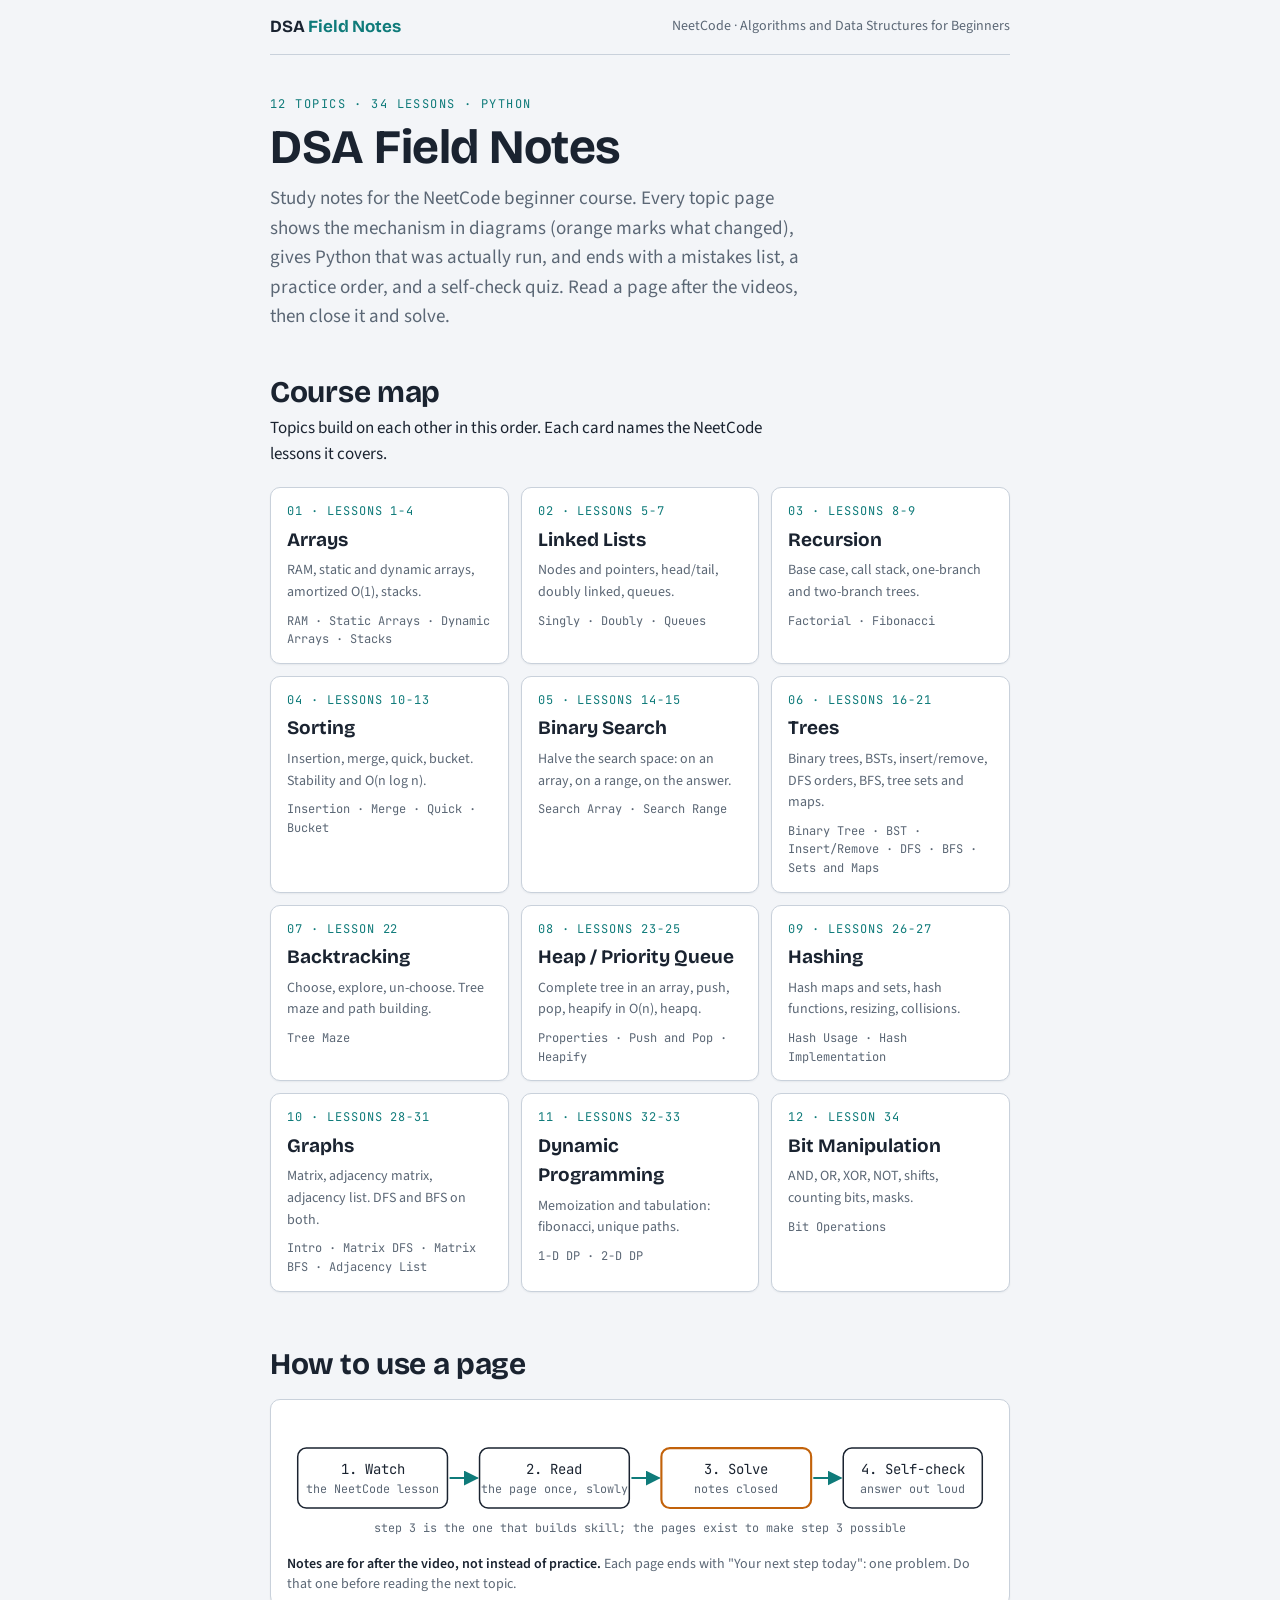
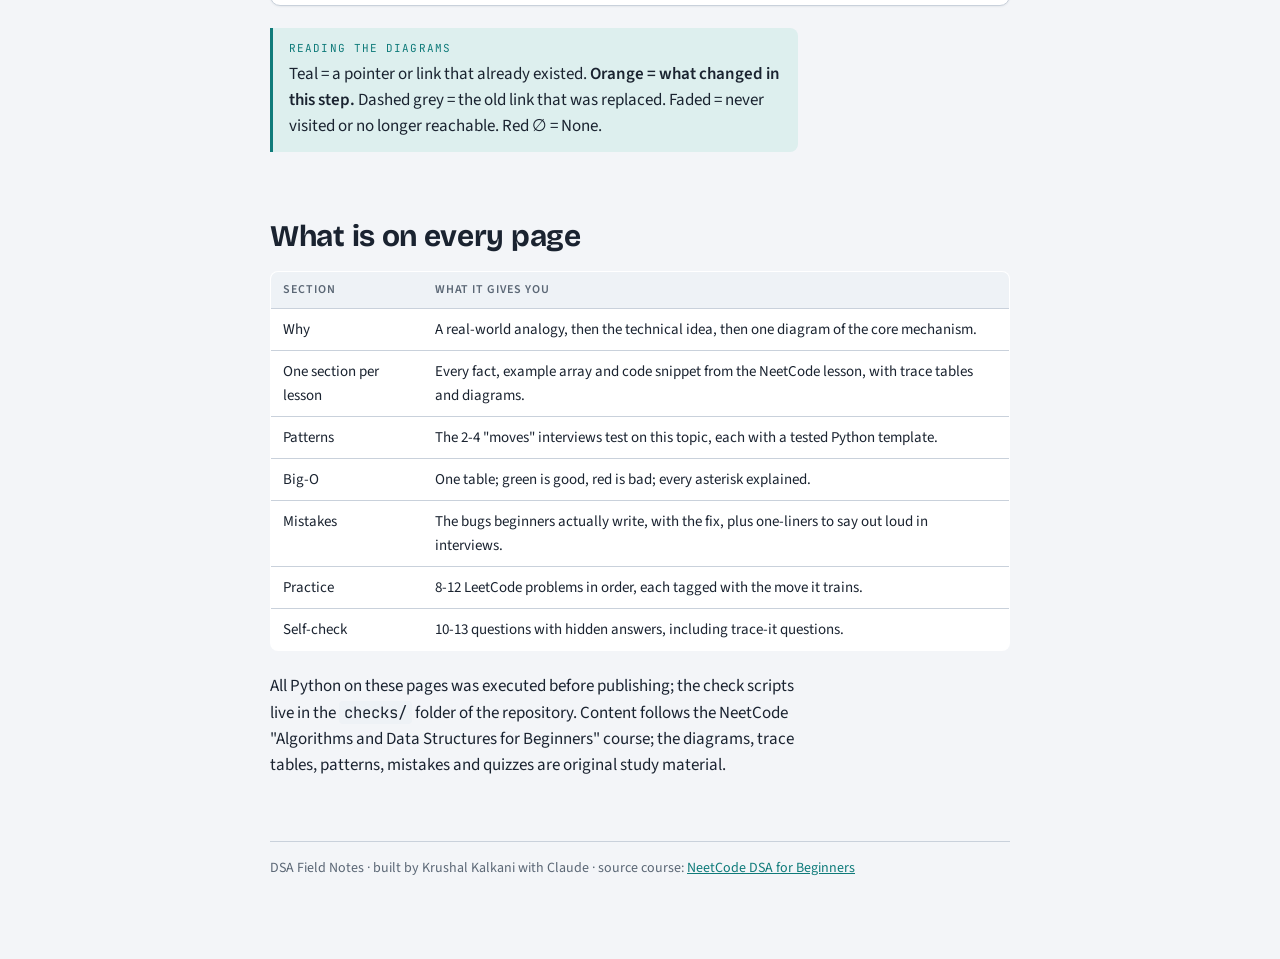
==== index.html @ 9038c8f5 "Initial commit: DSA field notes for the NeetCode beginner course. Co-authored-by: Cursor <cursoragen" ====
<!doctype html>
<html lang="en">
<head>
<meta charset="utf-8">
<meta name="viewport" content="width=device-width, initial-scale=1">
<title>DSA Field Notes</title>
<meta name="description" content="Visual study notes for the NeetCode DSA for Beginners course: 12 topics, 34 lessons, pointer-level diagrams, tested Python, Big-O tables, mistakes, practice lists and self-check quizzes.">
<link rel="stylesheet" href="https://fonts.googleapis.com/css2?family=Bricolage+Grotesque:opsz,wght@12..96,500;12..96,700&family=Source+Sans+3:ital,wght@0,400;0,600;1,400&family=JetBrains+Mono:wght@400;600&display=swap">
<link rel="stylesheet" href="assets/style.css">
</head>
<body>

<svg width="0" height="0" style="position:absolute" aria-hidden="true">
  <defs>
    <marker id="arr" viewBox="0 0 10 10" refX="9" refY="5" markerWidth="7" markerHeight="7" orient="auto-start-reverse"><path d="M0,0 L10,5 L0,10 z" class="arr"/></marker>
    <marker id="arrNew" viewBox="0 0 10 10" refX="9" refY="5" markerWidth="7" markerHeight="7" orient="auto-start-reverse"><path d="M0,0 L10,5 L0,10 z" class="arrNew"/></marker>
  </defs>
</svg>

<div class="wrap">

<header class="site-head">
  <a class="brand" href="index.html">DSA <span>Field Notes</span></a>
  <div class="crumbs"><span>NeetCode · Algorithms and Data Structures for Beginners</span></div>
</header>

<header class="top">
  <div class="eyebrow">12 topics · 34 lessons · Python</div>
  <h1>DSA Field Notes</h1>
  <p class="lede">Study notes for the NeetCode beginner course. Every topic page shows the mechanism in diagrams (orange marks what changed), gives Python that was actually run, and ends with a mistakes list, a practice order, and a self-check quiz. Read a page after the videos, then close it and solve.</p>
</header>

<section id="map" style="padding-top:24px">
  <h2>Course map</h2>
  <p>Topics build on each other in this order. Each card names the NeetCode lessons it covers.</p>

  <div class="topic-grid">
    <a class="topic-card" href="topics/01-arrays.html"><div class="n">01 · LESSONS 1-4</div><h3>Arrays</h3><p>RAM, static and dynamic arrays, amortized O(1), stacks.</p><div class="lessons">RAM · Static Arrays · Dynamic Arrays · Stacks</div></a>
    <a class="topic-card" href="topics/02-linked-lists.html"><div class="n">02 · LESSONS 5-7</div><h3>Linked Lists</h3><p>Nodes and pointers, head/tail, doubly linked, queues.</p><div class="lessons">Singly · Doubly · Queues</div></a>
    <a class="topic-card" href="topics/03-recursion.html"><div class="n">03 · LESSONS 8-9</div><h3>Recursion</h3><p>Base case, call stack, one-branch and two-branch trees.</p><div class="lessons">Factorial · Fibonacci</div></a>
    <a class="topic-card" href="topics/04-sorting.html"><div class="n">04 · LESSONS 10-13</div><h3>Sorting</h3><p>Insertion, merge, quick, bucket. Stability and O(n log n).</p><div class="lessons">Insertion · Merge · Quick · Bucket</div></a>
    <a class="topic-card" href="topics/05-binary-search.html"><div class="n">05 · LESSONS 14-15</div><h3>Binary Search</h3><p>Halve the search space: on an array, on a range, on the answer.</p><div class="lessons">Search Array · Search Range</div></a>
    <a class="topic-card" href="topics/06-trees.html"><div class="n">06 · LESSONS 16-21</div><h3>Trees</h3><p>Binary trees, BSTs, insert/remove, DFS orders, BFS, tree sets and maps.</p><div class="lessons">Binary Tree · BST · Insert/Remove · DFS · BFS · Sets and Maps</div></a>
    <a class="topic-card" href="topics/07-backtracking.html"><div class="n">07 · LESSON 22</div><h3>Backtracking</h3><p>Choose, explore, un-choose. Tree maze and path building.</p><div class="lessons">Tree Maze</div></a>
    <a class="topic-card" href="topics/08-heaps.html"><div class="n">08 · LESSONS 23-25</div><h3>Heap / Priority Queue</h3><p>Complete tree in an array, push, pop, heapify in O(n), heapq.</p><div class="lessons">Properties · Push and Pop · Heapify</div></a>
    <a class="topic-card" href="topics/09-hashing.html"><div class="n">09 · LESSONS 26-27</div><h3>Hashing</h3><p>Hash maps and sets, hash functions, resizing, collisions.</p><div class="lessons">Hash Usage · Hash Implementation</div></a>
    <a class="topic-card" href="topics/10-graphs.html"><div class="n">10 · LESSONS 28-31</div><h3>Graphs</h3><p>Matrix, adjacency matrix, adjacency list. DFS and BFS on both.</p><div class="lessons">Intro · Matrix DFS · Matrix BFS · Adjacency List</div></a>
    <a class="topic-card" href="topics/11-dynamic-programming.html"><div class="n">11 · LESSONS 32-33</div><h3>Dynamic Programming</h3><p>Memoization and tabulation: fibonacci, unique paths.</p><div class="lessons">1-D DP · 2-D DP</div></a>
    <a class="topic-card" href="topics/12-bit-manipulation.html"><div class="n">12 · LESSON 34</div><h3>Bit Manipulation</h3><p>AND, OR, XOR, NOT, shifts, counting bits, masks.</p><div class="lessons">Bit Operations</div></a>
  </div>
</section>

<section id="how">
  <h2>How to use a page</h2>
  <figure>
    <svg viewBox="0 0 660 120" role="img" aria-label="Four steps in a row: watch the NeetCode lesson, read the topic page once, close it and solve the practice list, then take the self-check quiz.">
      <rect x="10" y="30" width="140" height="56" rx="8" class="nd"/><text x="80" y="54" class="t" text-anchor="middle">1. Watch</text><text x="80" y="72" class="t small" text-anchor="middle">the NeetCode lesson</text>
      <path d="M152,58 L178,58" class="ptr" marker-end="url(#arr)"/>
      <rect x="180" y="30" width="140" height="56" rx="8" class="nd"/><text x="250" y="54" class="t" text-anchor="middle">2. Read</text><text x="250" y="72" class="t small" text-anchor="middle">the page once, slowly</text>
      <path d="M322,58 L348,58" class="ptr" marker-end="url(#arr)"/>
      <rect x="350" y="30" width="140" height="56" rx="8" class="nd newnd"/><text x="420" y="54" class="t" text-anchor="middle">3. Solve</text><text x="420" y="72" class="t small" text-anchor="middle">notes closed</text>
      <path d="M492,58 L518,58" class="ptr" marker-end="url(#arr)"/>
      <rect x="520" y="30" width="130" height="56" rx="8" class="nd"/><text x="585" y="54" class="t" text-anchor="middle">4. Self-check</text><text x="585" y="72" class="t small" text-anchor="middle">answer out loud</text>
      <text x="330" y="108" class="t small" text-anchor="middle">step 3 is the one that builds skill; the pages exist to make step 3 possible</text>
    </svg>
    <figcaption><b>Notes are for after the video, not instead of practice.</b> Each page ends with "Your next step today": one problem. Do that one before reading the next topic.</figcaption>
  </figure>

  <div class="callout keep">
    <span class="lab">Reading the diagrams</span>
    <p>Teal = a pointer or link that already existed. <strong>Orange = what changed in this step.</strong> Dashed grey = the old link that was replaced. Faded = never visited or no longer reachable. Red ∅ = None.</p>
  </div>
</section>

<section id="about">
  <h2>What is on every page</h2>
  <div class="tbl"><table>
    <thead><tr><th>Section</th><th>What it gives you</th></tr></thead>
    <tbody>
      <tr><td>Why</td><td>A real-world analogy, then the technical idea, then one diagram of the core mechanism.</td></tr>
      <tr><td>One section per lesson</td><td>Every fact, example array and code snippet from the NeetCode lesson, with trace tables and diagrams.</td></tr>
      <tr><td>Patterns</td><td>The 2-4 "moves" interviews test on this topic, each with a tested Python template.</td></tr>
      <tr><td>Big-O</td><td>One table; green is good, red is bad; every asterisk explained.</td></tr>
      <tr><td>Mistakes</td><td>The bugs beginners actually write, with the fix, plus one-liners to say out loud in interviews.</td></tr>
      <tr><td>Practice</td><td>8-12 LeetCode problems in order, each tagged with the move it trains.</td></tr>
      <tr><td>Self-check</td><td>10-13 questions with hidden answers, including trace-it questions.</td></tr>
    </tbody>
  </table></div>
  <p>All Python on these pages was executed before publishing; the check scripts live in the <code>checks/</code> folder of the repository. Content follows the NeetCode "Algorithms and Data Structures for Beginners" course; the diagrams, trace tables, patterns, mistakes and quizzes are original study material.</p>
</section>

<footer>
  DSA Field Notes · built by Krushal Kalkani with Claude · source course: <a href="https://neetcode.io/courses/dsa-for-beginners/0">NeetCode DSA for Beginners</a>
</footer>
</div>
</body>
</html>
---- assets/style.css ----
:root {
    --bg: #F3F5F8;
    --surface: #FFFFFF;
    --ink: #1A2330;
    --muted: #5B6775;
    --line: #C9D1DB;
    --ptr: #0F7B7A;
    --ptr-soft: #DDEFEE;
    --new: #C2620A;
    --new-soft: #FBEBD9;
    --null: #B8322B;
    --code-bg: #EEF2F6;
    --code-ink: #1A2330;
    --kw: #7A3E9D;
    --str: #0F7B7A;
    --cmt: #6B7785;
    --shadow: 0 1px 2px rgba(20, 30, 45, .06);
    color-scheme: light;
  }
  @media (prefers-color-scheme: dark) {
    :root:not([data-theme="light"]) {
      --bg: #121821;
      --surface: #1A2230;
      --ink: #E6EBF1;
      --muted: #96A3B2;
      --line: #35414F;
      --ptr: #4CC3BF;
      --ptr-soft: #163231;
      --new: #F0A050;
      --new-soft: #3A2A16;
      --null: #F27D75;
      --code-bg: #0E141C;
      --code-ink: #E6EBF1;
      --kw: #C79BE0;
      --str: #5FD3CF;
      --cmt: #8A97A6;
      --shadow: 0 1px 2px rgba(0,0,0,.4);
      color-scheme: dark;
    }
  }
  :root[data-theme="dark"] {
    --bg: #121821;
    --surface: #1A2230;
    --ink: #E6EBF1;
    --muted: #96A3B2;
    --line: #35414F;
    --ptr: #4CC3BF;
    --ptr-soft: #163231;
    --new: #F0A050;
    --new-soft: #3A2A16;
    --null: #F27D75;
    --code-bg: #0E141C;
    --code-ink: #E6EBF1;
    --kw: #C79BE0;
    --str: #5FD3CF;
    --cmt: #8A97A6;
    --shadow: 0 1px 2px rgba(0,0,0,.4);
    color-scheme: dark;
  }

  * { box-sizing: border-box; }
  body {
    margin: 0;
    background: var(--bg);
    color: var(--ink);
    font-family: "Source Sans 3", "Segoe UI", system-ui, sans-serif;
    font-size: 17px;
    line-height: 1.55;
  }
  .wrap { max-width: 780px; margin: 0 auto; padding: 0 20px; padding-block: 0 80px; }

  header.top { padding-block: 40px 20px; }
  .eyebrow { font-family: "JetBrains Mono", ui-monospace, monospace; font-size: 12px; letter-spacing: .12em; text-transform: uppercase; color: var(--ptr); }
  h1 { font-family: "Bricolage Grotesque", "Source Sans 3", sans-serif; font-weight: 700; font-size: clamp(34px, 6vw, 48px); line-height: 1.05; margin: 8px 0 12px; text-wrap: balance; letter-spacing: -.01em; }
  .lede { font-size: 19px; color: var(--muted); margin: 0; max-width: 60ch; }

  nav.sections { position: sticky; top: 0; z-index: 5; background: var(--bg); border-bottom: 1px solid var(--line); margin: 0 -20px; padding: 10px 20px; display: flex; gap: 6px; overflow-x: auto; scrollbar-width: none; }
  nav.sections::-webkit-scrollbar { display: none; }
  nav.sections a { flex: 0 0 auto; font-size: 14px; font-weight: 600; color: var(--muted); text-decoration: none; padding: 5px 11px; border-radius: 999px; border: 1px solid transparent; }
  nav.sections a:hover, nav.sections a:focus-visible { color: var(--ptr); border-color: var(--line); outline: none; }

  section { padding-block: 40px 8px; }
  h2 { font-family: "Bricolage Grotesque", "Source Sans 3", sans-serif; font-weight: 700; font-size: 30px; line-height: 1.1; margin: 0 0 6px; text-wrap: balance; letter-spacing: -.01em; }
  h2 .num { color: var(--ptr); margin-right: 8px; }
  h3 { font-family: "Bricolage Grotesque", "Source Sans 3", sans-serif; font-weight: 700; font-size: 21px; margin: 32px 0 8px; text-wrap: balance; }
  p { margin: 0 0 14px; max-width: 66ch; }
  ul, ol { margin: 0 0 14px; padding-left: 22px; max-width: 66ch; }
  li { margin-bottom: 5px; }
  strong { font-weight: 600; }
  dfn { font-style: normal; font-weight: 600; border-bottom: 2px solid var(--ptr-soft); }

  .analogy { display: grid; grid-template-columns: auto 1fr; gap: 14px; background: var(--surface); border: 1px solid var(--line); border-radius: 10px; padding: 16px 18px; margin: 14px 0 22px; box-shadow: var(--shadow); }
  .analogy .tag { font-family: "JetBrains Mono", monospace; font-size: 11px; letter-spacing: .1em; text-transform: uppercase; color: var(--ptr); padding-top: 4px; }
  .analogy p { margin: 0; }

  .callout { border-left: 3px solid var(--new); background: var(--new-soft); padding: 12px 16px; border-radius: 0 8px 8px 0; margin: 16px 0 20px; max-width: 66ch; }
  .callout.keep { border-left-color: var(--ptr); background: var(--ptr-soft); }
  .callout p { margin: 0; }
  .callout p + p { margin-top: 8px; }
  .callout .lab { font-family: "JetBrains Mono", monospace; font-size: 11px; letter-spacing: .1em; text-transform: uppercase; display: block; margin-bottom: 4px; color: var(--new); }
  .callout.keep .lab { color: var(--ptr); }

  pre { background: var(--code-bg); color: var(--code-ink); border: 1px solid var(--line); border-radius: 8px; padding: 14px 16px; overflow-x: auto; font-family: "JetBrains Mono", ui-monospace, Menlo, monospace; font-size: 14px; line-height: 1.55; margin: 10px 0 18px; }
  code { font-family: "JetBrains Mono", ui-monospace, Menlo, monospace; font-size: .92em; background: var(--code-bg); padding: 1px 5px; border-radius: 4px; }
  pre code { background: none; padding: 0; font-size: inherit; }
  .k { color: var(--kw); } .s { color: var(--str); } .c { color: var(--cmt); font-style: italic; }
  .hl { background: var(--new-soft); display: inline-block; width: 100%; }

  figure { margin: 18px 0 22px; background: var(--surface); border: 1px solid var(--line); border-radius: 10px; padding: 16px 16px 10px; box-shadow: var(--shadow); overflow-x: auto; }
  figure svg { display: block; max-width: 100%; height: auto; margin: 0 auto; font-family: "JetBrains Mono", ui-monospace, monospace; }
  figcaption { font-size: 14px; color: var(--muted); margin-top: 10px; line-height: 1.45; }
  figcaption b { color: var(--ink); font-weight: 600; }

  /* SVG vocabulary */
  .nd { fill: var(--surface); stroke: currentColor; stroke-width: 1.4; }
  .nd.dim { opacity: .35; }
  .nd.newnd { stroke: var(--new); stroke-width: 2; }
  .cell { stroke: currentColor; stroke-width: 1; }
  .t { fill: currentColor; font-size: 13px; }
  .t.small { font-size: 11px; fill: var(--muted); }
  .t.mono { font-size: 12px; }
  .t.ptrlab { fill: var(--ptr); font-weight: 600; }
  .t.newlab { fill: var(--new); font-weight: 600; }
  .t.nulltxt { fill: var(--null); font-weight: 600; }
  .ptr { stroke: var(--ptr); stroke-width: 2; fill: none; }
  .ptr.newp { stroke: var(--new); }
  .ptr.old { stroke: var(--muted); stroke-dasharray: 5 4; opacity: .6; }
  .ptr.prevp { stroke: var(--ptr); opacity: .55; }
  .dot { fill: var(--ptr); }
  .dot.newd { fill: var(--new); }
  .arr { fill: var(--ptr); }
  .arrNew { fill: var(--new); }
  .arrOld { fill: var(--muted); opacity: .6; }
  .arrCur { fill: currentColor; }
  .cur { stroke: currentColor; stroke-width: 1.6; fill: none; }
  .mem { fill: none; stroke: var(--line); stroke-dasharray: 3 3; }

  table { border-collapse: collapse; width: 100%; margin: 12px 0 22px; font-size: 15px; background: var(--surface); border: 1px solid var(--line); border-radius: 8px; overflow: hidden; }
  .tbl { overflow-x: auto; }
  th, td { text-align: left; padding: 9px 12px; border-bottom: 1px solid var(--line); vertical-align: top; }
  th { font-size: 12px; letter-spacing: .08em; text-transform: uppercase; color: var(--muted); font-weight: 600; background: var(--code-bg); }
  tr:last-child td { border-bottom: none; }
  td code { white-space: nowrap; }
  .big { font-family: "JetBrains Mono", monospace; font-weight: 600; }
  .big.fast { color: var(--ptr); }
  .big.slow { color: var(--null); }

  .steps { counter-reset: step; list-style: none; padding: 0; margin: 12px 0 20px; }
  .steps li { counter-increment: step; position: relative; padding-left: 40px; margin-bottom: 10px; }
  .steps li::before { content: counter(step); position: absolute; left: 0; top: 1px; width: 26px; height: 26px; border-radius: 50%; background: var(--ptr); color: #fff; font-family: "JetBrains Mono", monospace; font-size: 13px; font-weight: 600; display: grid; place-items: center; }

  details { background: var(--surface); border: 1px solid var(--line); border-radius: 8px; padding: 12px 16px; margin-bottom: 10px; }
  summary { cursor: pointer; font-weight: 600; list-style: none; display: flex; gap: 10px; align-items: baseline; }
  summary::-webkit-details-marker { display: none; }
  summary .q { font-family: "JetBrains Mono", monospace; font-size: 12px; color: var(--ptr); flex: 0 0 auto; }
  summary::after { content: "show answer"; margin-left: auto; font-size: 12px; font-weight: 600; color: var(--muted); flex: 0 0 auto; }
  details[open] summary::after { content: "hide"; }
  details > div { padding-top: 10px; border-top: 1px solid var(--line); margin-top: 10px; }
  details p:last-child { margin-bottom: 0; }

  .mistake { display: grid; grid-template-columns: 1fr; gap: 10px; }
  .mistake > div { background: var(--surface); border: 1px solid var(--line); border-radius: 8px; padding: 12px 14px; }
  .mistake .bad { color: var(--null); font-weight: 600; font-size: 12px; letter-spacing: .08em; text-transform: uppercase; }
  .mistake p { margin: 4px 0 0; }
  .mistake pre { margin: 8px 0 0; }

  .cheat { background: var(--ink); color: var(--bg); border-radius: 10px; padding: 18px 20px; margin: 16px 0 24px; }
  .cheat h3 { margin: 0 0 10px; color: inherit; }
  .cheat ul { margin: 0; padding-left: 20px; max-width: none; }
  .cheat li { margin-bottom: 6px; }
  .cheat code { background: rgba(255,255,255,.12); color: inherit; }
  :root[data-theme="dark"] .cheat, :root:not([data-theme="light"]) .cheat { }

  footer { margin-top: 40px; color: var(--muted); font-size: 14px; border-top: 1px solid var(--line); padding-top: 16px; }
  a { color: var(--ptr); }
  @media (max-width: 520px) {
    body { font-size: 16px; }
    .analogy { grid-template-columns: 1fr; gap: 6px; }
    figure { padding: 10px 8px 8px; }
  }
  @media (prefers-reduced-motion: no-preference) { html { scroll-behavior: smooth; } }

  /* ---- site chrome (shared across pages) ---- */
  .site-head { display: flex; align-items: center; justify-content: space-between; gap: 12px; padding-block: 14px; border-bottom: 1px solid var(--line); flex-wrap: wrap; }
  .site-head .brand { font-family: "Bricolage Grotesque", "Source Sans 3", sans-serif; font-weight: 700; font-size: 17px; color: var(--ink); text-decoration: none; letter-spacing: -.01em; }
  .site-head .brand span { color: var(--ptr); }
  .site-head .crumbs { display: flex; gap: 8px; align-items: center; font-size: 14px; color: var(--muted); flex-wrap: wrap; }
  .site-head .crumbs a { color: var(--muted); text-decoration: none; font-weight: 600; }
  .site-head .crumbs a:hover { color: var(--ptr); }
  .pager { display: flex; justify-content: space-between; gap: 12px; margin-top: 36px; flex-wrap: wrap; }
  .pager a { flex: 1 1 200px; border: 1px solid var(--line); background: var(--surface); border-radius: 10px; padding: 12px 14px; text-decoration: none; color: var(--ink); box-shadow: var(--shadow); }
  .pager a:hover { border-color: var(--ptr); }
  .pager a small { display: block; font-size: 11px; letter-spacing: .1em; text-transform: uppercase; color: var(--muted); margin-bottom: 3px; }
  .pager a.next { text-align: right; }
  /* ---- index page ---- */
  .topic-grid { display: grid; grid-template-columns: repeat(auto-fill, minmax(220px, 1fr)); gap: 12px; margin: 20px 0 8px; }
  .topic-card { display: block; background: var(--surface); border: 1px solid var(--line); border-radius: 10px; padding: 14px 16px; text-decoration: none; color: var(--ink); box-shadow: var(--shadow); }
  .topic-card:hover { border-color: var(--ptr); }
  .topic-card .n { font-family: "JetBrains Mono", monospace; font-size: 12px; color: var(--ptr); letter-spacing: .08em; }
  .topic-card h3 { margin: 4px 0 6px; font-size: 19px; }
  .topic-card p { margin: 0; font-size: 14px; color: var(--muted); max-width: none; }
  .topic-card .lessons { margin-top: 8px; font-size: 12px; color: var(--muted); font-family: "JetBrains Mono", monospace; }
  .roadmap { margin: 20px 0; }
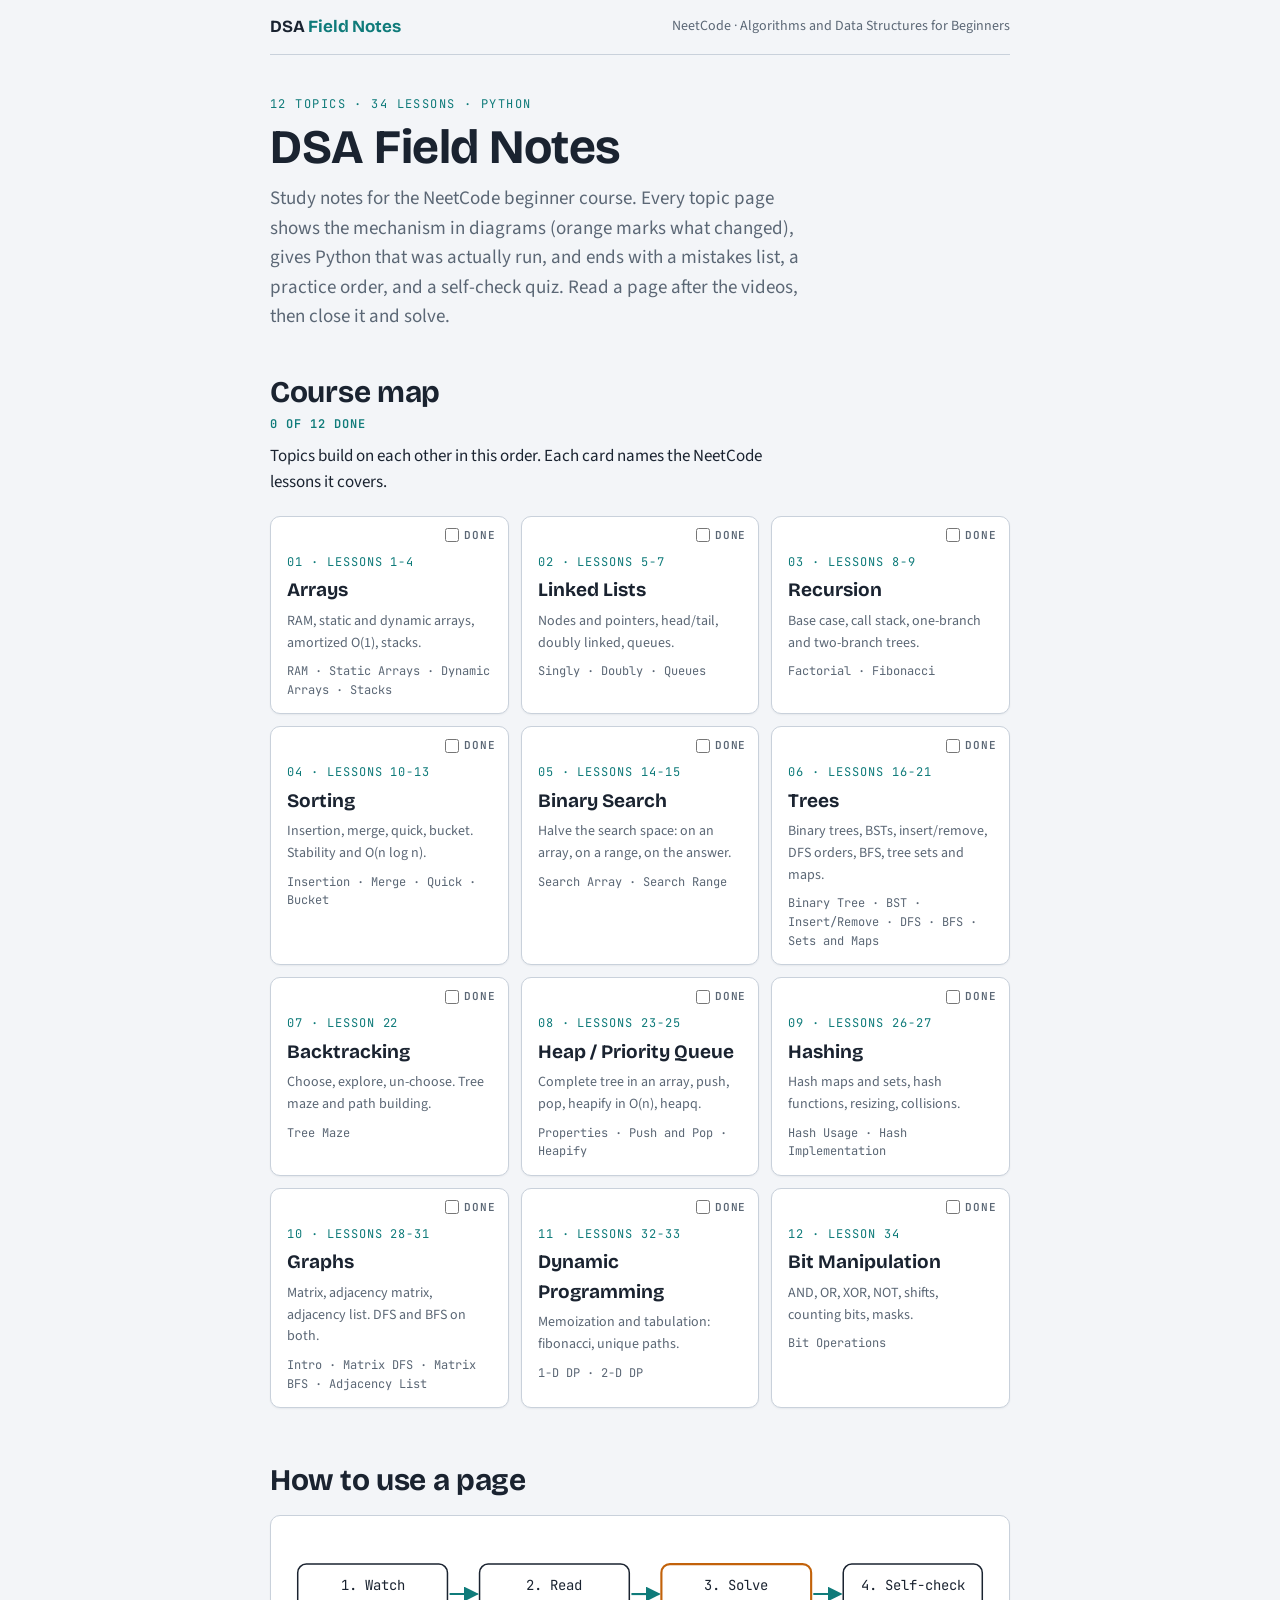
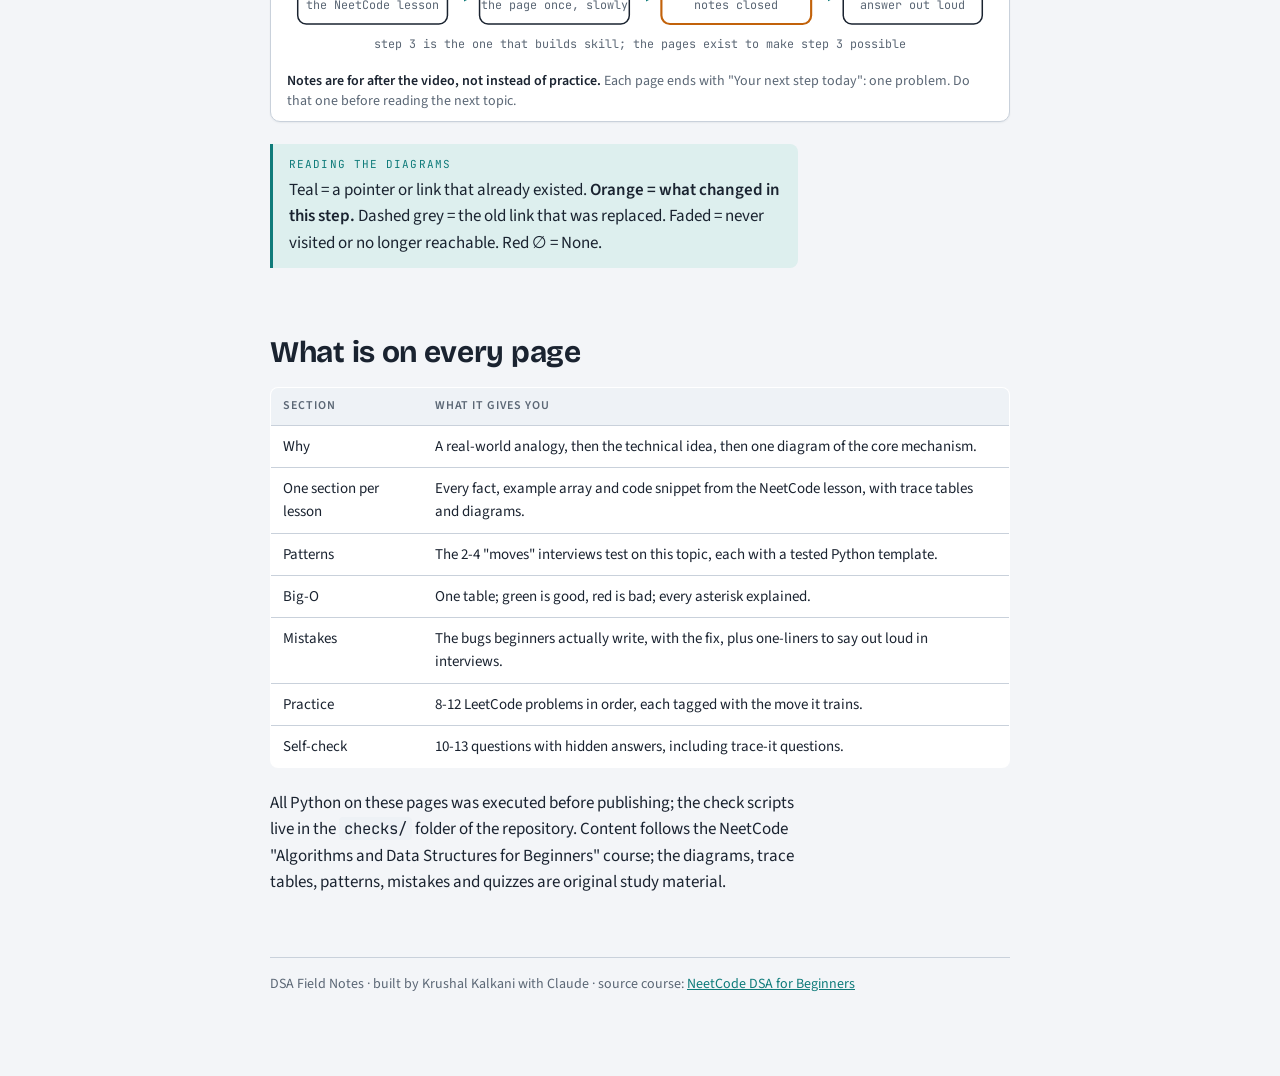
==== commit 4af7eeb4: "DSA Field Notes: 12 topic pages, checks, progress tracking, keyboard nav Co-authored-by: Cursor <cur" ====
--- a/index.html
+++ b/index.html
@@ -7,6 +7,28 @@
 <meta name="description" content="Visual study notes for the NeetCode DSA for Beginners course: 12 topics, 34 lessons, pointer-level diagrams, tested Python, Big-O tables, mistakes, practice lists and self-check quizzes.">
 <link rel="stylesheet" href="https://fonts.googleapis.com/css2?family=Bricolage+Grotesque:opsz,wght@12..96,500;12..96,700&family=Source+Sans+3:ital,wght@0,400;0,600;1,400&family=JetBrains+Mono:wght@400;600&display=swap">
 <link rel="stylesheet" href="assets/style.css">
+<style>
+  /* progress tracking, index page only */
+  .topic-slot { position: relative; display: grid; }
+  /* reserve a band at the top of the card so the corner control never crowds the lesson label */
+  .topic-slot .topic-card { padding-top: 36px; }
+  .done-box {
+    position: absolute; top: 11px; right: 13px; z-index: 2;
+    display: inline-flex; align-items: center; gap: 5px;
+    font-family: "JetBrains Mono", ui-monospace, monospace;
+    font-size: 11px; font-weight: 600; letter-spacing: .08em; text-transform: uppercase;
+    color: var(--muted); cursor: pointer; -webkit-user-select: none; user-select: none;
+  }
+  .done-box input { width: 14px; height: 14px; margin: 0; accent-color: var(--ptr); cursor: pointer; }
+  .done-box:hover, .done-box:focus-within { color: var(--ptr); }
+  .topic-slot.is-done .topic-card { border-color: var(--ptr); }
+  .topic-slot.is-done .done-box { color: var(--ptr); }
+  .done-count {
+    font-family: "JetBrains Mono", ui-monospace, monospace;
+    font-size: 12px; font-weight: 600; letter-spacing: .08em; text-transform: uppercase;
+    color: var(--ptr); margin: 2px 0 10px;
+  }
+</style>
 </head>
 <body>
 
@@ -32,21 +54,22 @@
 
 <section id="map" style="padding-top:24px">
   <h2>Course map</h2>
+  <p class="done-count" id="done-count" hidden></p>
   <p>Topics build on each other in this order. Each card names the NeetCode lessons it covers.</p>
 
   <div class="topic-grid">
-    <a class="topic-card" href="topics/01-arrays.html"><div class="n">01 · LESSONS 1-4</div><h3>Arrays</h3><p>RAM, static and dynamic arrays, amortized O(1), stacks.</p><div class="lessons">RAM · Static Arrays · Dynamic Arrays · Stacks</div></a>
-    <a class="topic-card" href="topics/02-linked-lists.html"><div class="n">02 · LESSONS 5-7</div><h3>Linked Lists</h3><p>Nodes and pointers, head/tail, doubly linked, queues.</p><div class="lessons">Singly · Doubly · Queues</div></a>
-    <a class="topic-card" href="topics/03-recursion.html"><div class="n">03 · LESSONS 8-9</div><h3>Recursion</h3><p>Base case, call stack, one-branch and two-branch trees.</p><div class="lessons">Factorial · Fibonacci</div></a>
-    <a class="topic-card" href="topics/04-sorting.html"><div class="n">04 · LESSONS 10-13</div><h3>Sorting</h3><p>Insertion, merge, quick, bucket. Stability and O(n log n).</p><div class="lessons">Insertion · Merge · Quick · Bucket</div></a>
-    <a class="topic-card" href="topics/05-binary-search.html"><div class="n">05 · LESSONS 14-15</div><h3>Binary Search</h3><p>Halve the search space: on an array, on a range, on the answer.</p><div class="lessons">Search Array · Search Range</div></a>
-    <a class="topic-card" href="topics/06-trees.html"><div class="n">06 · LESSONS 16-21</div><h3>Trees</h3><p>Binary trees, BSTs, insert/remove, DFS orders, BFS, tree sets and maps.</p><div class="lessons">Binary Tree · BST · Insert/Remove · DFS · BFS · Sets and Maps</div></a>
-    <a class="topic-card" href="topics/07-backtracking.html"><div class="n">07 · LESSON 22</div><h3>Backtracking</h3><p>Choose, explore, un-choose. Tree maze and path building.</p><div class="lessons">Tree Maze</div></a>
-    <a class="topic-card" href="topics/08-heaps.html"><div class="n">08 · LESSONS 23-25</div><h3>Heap / Priority Queue</h3><p>Complete tree in an array, push, pop, heapify in O(n), heapq.</p><div class="lessons">Properties · Push and Pop · Heapify</div></a>
-    <a class="topic-card" href="topics/09-hashing.html"><div class="n">09 · LESSONS 26-27</div><h3>Hashing</h3><p>Hash maps and sets, hash functions, resizing, collisions.</p><div class="lessons">Hash Usage · Hash Implementation</div></a>
-    <a class="topic-card" href="topics/10-graphs.html"><div class="n">10 · LESSONS 28-31</div><h3>Graphs</h3><p>Matrix, adjacency matrix, adjacency list. DFS and BFS on both.</p><div class="lessons">Intro · Matrix DFS · Matrix BFS · Adjacency List</div></a>
-    <a class="topic-card" href="topics/11-dynamic-programming.html"><div class="n">11 · LESSONS 32-33</div><h3>Dynamic Programming</h3><p>Memoization and tabulation: fibonacci, unique paths.</p><div class="lessons">1-D DP · 2-D DP</div></a>
-    <a class="topic-card" href="topics/12-bit-manipulation.html"><div class="n">12 · LESSON 34</div><h3>Bit Manipulation</h3><p>AND, OR, XOR, NOT, shifts, counting bits, masks.</p><div class="lessons">Bit Operations</div></a>
+    <div class="topic-slot" data-topic="01-arrays"><a class="topic-card" href="topics/01-arrays.html"><div class="n">01 · LESSONS 1-4</div><h3>Arrays</h3><p>RAM, static and dynamic arrays, amortized O(1), stacks.</p><div class="lessons">RAM · Static Arrays · Dynamic Arrays · Stacks</div></a><label class="done-box"><input type="checkbox" aria-label="Mark Arrays done">Done</label></div>
+    <div class="topic-slot" data-topic="02-linked-lists"><a class="topic-card" href="topics/02-linked-lists.html"><div class="n">02 · LESSONS 5-7</div><h3>Linked Lists</h3><p>Nodes and pointers, head/tail, doubly linked, queues.</p><div class="lessons">Singly · Doubly · Queues</div></a><label class="done-box"><input type="checkbox" aria-label="Mark Linked Lists done">Done</label></div>
+    <div class="topic-slot" data-topic="03-recursion"><a class="topic-card" href="topics/03-recursion.html"><div class="n">03 · LESSONS 8-9</div><h3>Recursion</h3><p>Base case, call stack, one-branch and two-branch trees.</p><div class="lessons">Factorial · Fibonacci</div></a><label class="done-box"><input type="checkbox" aria-label="Mark Recursion done">Done</label></div>
+    <div class="topic-slot" data-topic="04-sorting"><a class="topic-card" href="topics/04-sorting.html"><div class="n">04 · LESSONS 10-13</div><h3>Sorting</h3><p>Insertion, merge, quick, bucket. Stability and O(n log n).</p><div class="lessons">Insertion · Merge · Quick · Bucket</div></a><label class="done-box"><input type="checkbox" aria-label="Mark Sorting done">Done</label></div>
+    <div class="topic-slot" data-topic="05-binary-search"><a class="topic-card" href="topics/05-binary-search.html"><div class="n">05 · LESSONS 14-15</div><h3>Binary Search</h3><p>Halve the search space: on an array, on a range, on the answer.</p><div class="lessons">Search Array · Search Range</div></a><label class="done-box"><input type="checkbox" aria-label="Mark Binary Search done">Done</label></div>
+    <div class="topic-slot" data-topic="06-trees"><a class="topic-card" href="topics/06-trees.html"><div class="n">06 · LESSONS 16-21</div><h3>Trees</h3><p>Binary trees, BSTs, insert/remove, DFS orders, BFS, tree sets and maps.</p><div class="lessons">Binary Tree · BST · Insert/Remove · DFS · BFS · Sets and Maps</div></a><label class="done-box"><input type="checkbox" aria-label="Mark Trees done">Done</label></div>
+    <div class="topic-slot" data-topic="07-backtracking"><a class="topic-card" href="topics/07-backtracking.html"><div class="n">07 · LESSON 22</div><h3>Backtracking</h3><p>Choose, explore, un-choose. Tree maze and path building.</p><div class="lessons">Tree Maze</div></a><label class="done-box"><input type="checkbox" aria-label="Mark Backtracking done">Done</label></div>
+    <div class="topic-slot" data-topic="08-heaps"><a class="topic-card" href="topics/08-heaps.html"><div class="n">08 · LESSONS 23-25</div><h3>Heap / Priority Queue</h3><p>Complete tree in an array, push, pop, heapify in O(n), heapq.</p><div class="lessons">Properties · Push and Pop · Heapify</div></a><label class="done-box"><input type="checkbox" aria-label="Mark Heap and Priority Queue done">Done</label></div>
+    <div class="topic-slot" data-topic="09-hashing"><a class="topic-card" href="topics/09-hashing.html"><div class="n">09 · LESSONS 26-27</div><h3>Hashing</h3><p>Hash maps and sets, hash functions, resizing, collisions.</p><div class="lessons">Hash Usage · Hash Implementation</div></a><label class="done-box"><input type="checkbox" aria-label="Mark Hashing done">Done</label></div>
+    <div class="topic-slot" data-topic="10-graphs"><a class="topic-card" href="topics/10-graphs.html"><div class="n">10 · LESSONS 28-31</div><h3>Graphs</h3><p>Matrix, adjacency matrix, adjacency list. DFS and BFS on both.</p><div class="lessons">Intro · Matrix DFS · Matrix BFS · Adjacency List</div></a><label class="done-box"><input type="checkbox" aria-label="Mark Graphs done">Done</label></div>
+    <div class="topic-slot" data-topic="11-dynamic-programming"><a class="topic-card" href="topics/11-dynamic-programming.html"><div class="n">11 · LESSONS 32-33</div><h3>Dynamic Programming</h3><p>Memoization and tabulation: fibonacci, unique paths.</p><div class="lessons">1-D DP · 2-D DP</div></a><label class="done-box"><input type="checkbox" aria-label="Mark Dynamic Programming done">Done</label></div>
+    <div class="topic-slot" data-topic="12-bit-manipulation"><a class="topic-card" href="topics/12-bit-manipulation.html"><div class="n">12 · LESSON 34</div><h3>Bit Manipulation</h3><p>AND, OR, XOR, NOT, shifts, counting bits, masks.</p><div class="lessons">Bit Operations</div></a><label class="done-box"><input type="checkbox" aria-label="Mark Bit Manipulation done">Done</label></div>
   </div>
 </section>
 
@@ -93,5 +116,60 @@
   DSA Field Notes · built by Krushal Kalkani with Claude · source course: <a href="https://neetcode.io/courses/dsa-for-beginners/0">NeetCode DSA for Beginners</a>
 </footer>
 </div>
+
+<script>
+/* Remembers which topics are marked done. Storage can throw in private mode, so every access is guarded. */
+(function () {
+  "use strict";
+  var KEY = "dsa-notes-done";
+  var slots = Array.prototype.slice.call(document.querySelectorAll(".topic-slot"));
+  var counter = document.getElementById("done-count");
+  if (!slots.length) return;
+
+  function read() {
+    try {
+      var saved = JSON.parse(localStorage.getItem(KEY) || "[]");
+      return Array.isArray(saved) ? saved.filter(function (id) { return typeof id === "string"; }) : [];
+    } catch (err) {
+      return [];
+    }
+  }
+
+  function write(list) {
+    try {
+      localStorage.setItem(KEY, JSON.stringify(list));
+    } catch (err) {
+      /* full or blocked storage: the page still works for this session */
+    }
+  }
+
+  function paint() {
+    slots.forEach(function (slot) {
+      var on = done.indexOf(slot.getAttribute("data-topic")) !== -1;
+      slot.querySelector("input[type=checkbox]").checked = on;
+      slot.classList.toggle("is-done", on);
+    });
+    if (counter) {
+      counter.textContent = done.length + " of " + slots.length + " done";
+      counter.hidden = false;
+    }
+  }
+
+  var ids = slots.map(function (slot) { return slot.getAttribute("data-topic"); });
+  var done = read().filter(function (id) { return ids.indexOf(id) !== -1; });
+  paint();
+
+  slots.forEach(function (slot) {
+    slot.querySelector("input[type=checkbox]").addEventListener("change", function () {
+      var id = slot.getAttribute("data-topic");
+      var at = done.indexOf(id);
+      if (this.checked && at === -1) done.push(id);
+      if (!this.checked && at !== -1) done.splice(at, 1);
+      write(done);
+      paint();
+    });
+  });
+})();
+</script>
 </body>
 </html>
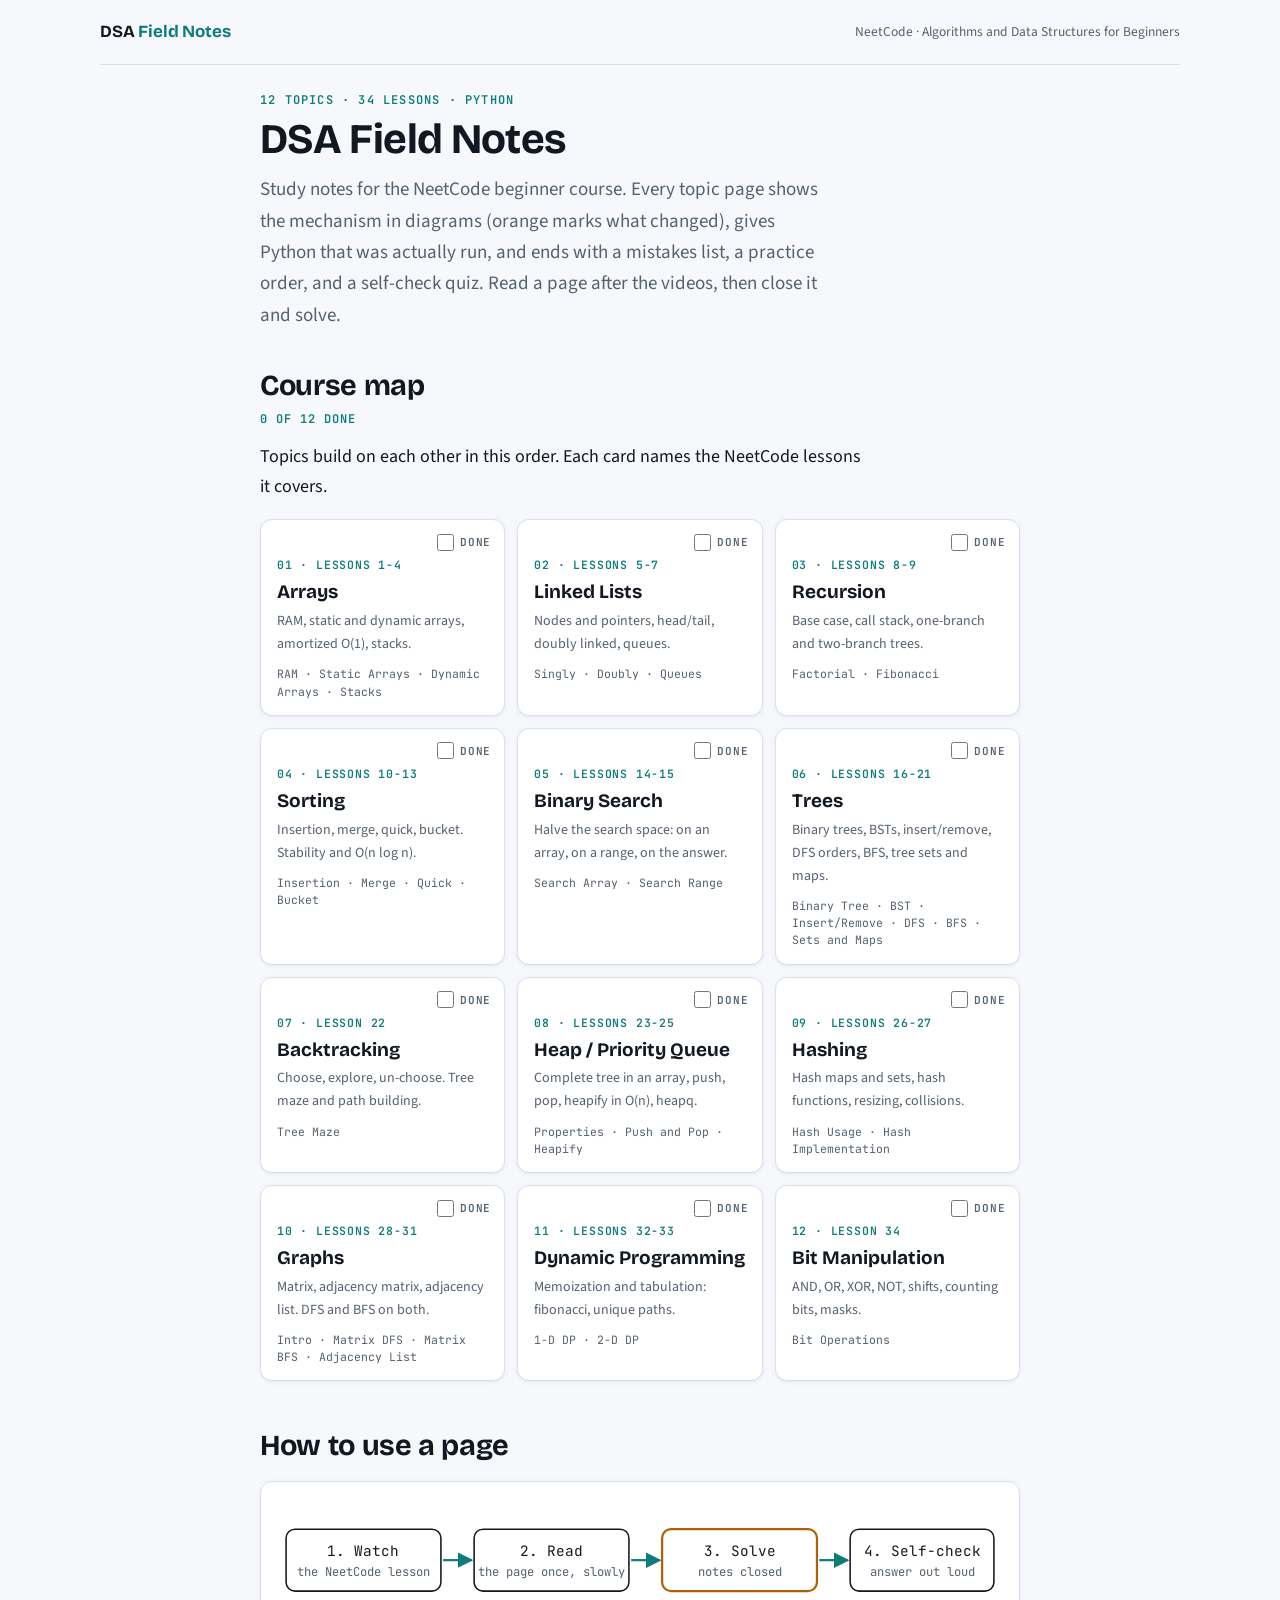
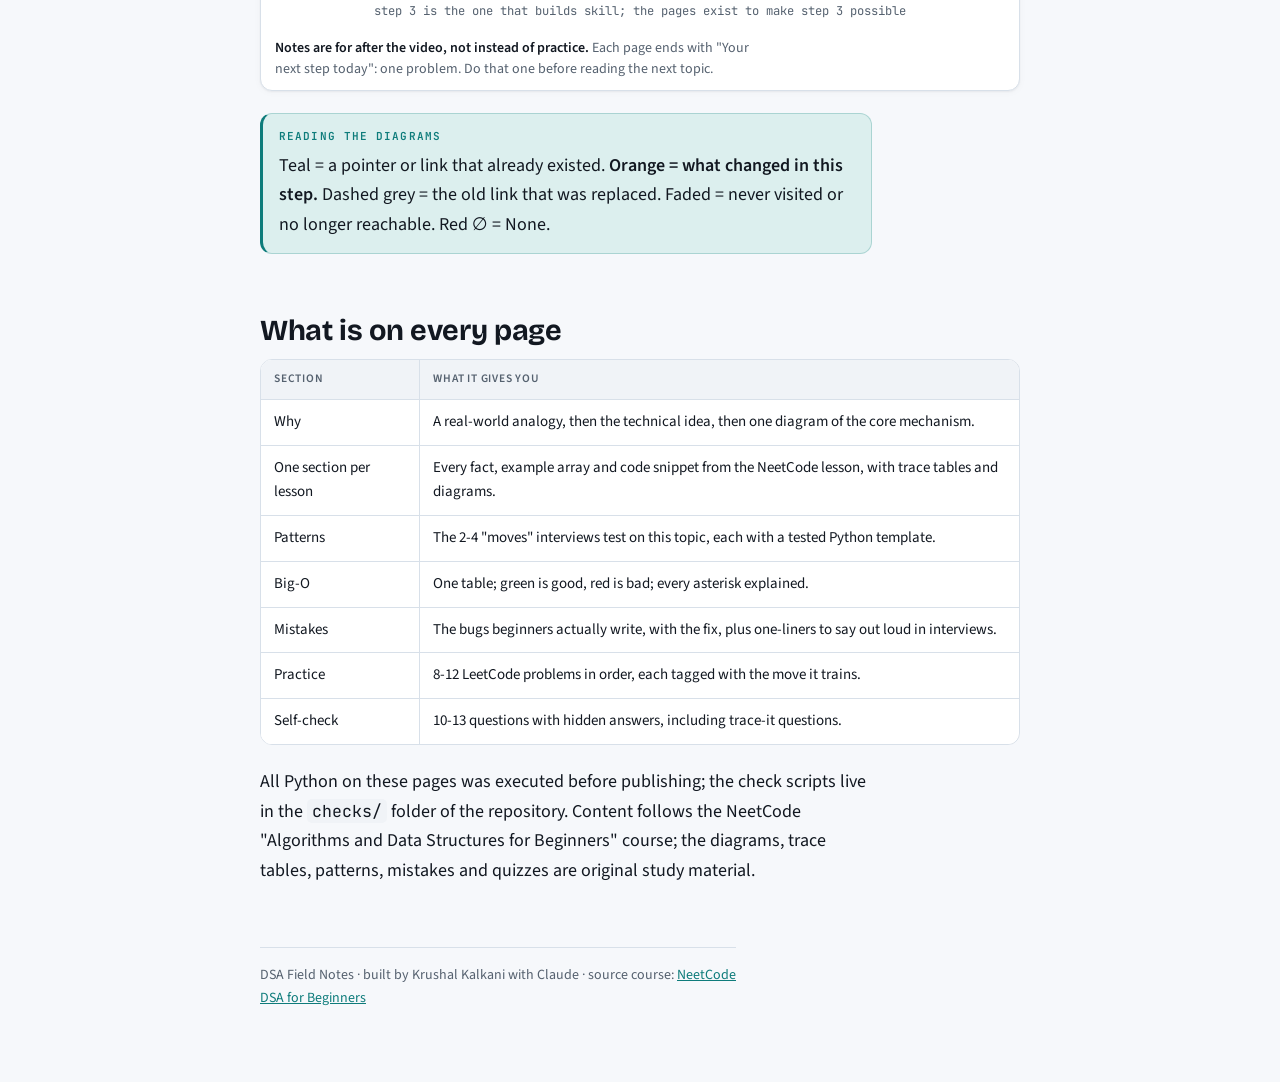
==== commit ef5a5519: "Update HTML files for mobile optimization and enhance user experience with new meta tags; remove dep" ====
--- a/index.html
+++ b/index.html
@@ -2,33 +2,18 @@
 <html lang="en">
 <head>
 <meta charset="utf-8">
-<meta name="viewport" content="width=device-width, initial-scale=1">
+<meta name="viewport" content="width=device-width, initial-scale=1, viewport-fit=cover">
+<meta name="theme-color" content="#F6F8FB" media="(prefers-color-scheme: light)">
+<meta name="theme-color" content="#0F141A" media="(prefers-color-scheme: dark)">
+<meta name="apple-mobile-web-app-capable" content="yes">
+<meta name="apple-mobile-web-app-status-bar-style" content="default">
+<meta name="apple-mobile-web-app-title" content="DSA Notes">
+<meta name="format-detection" content="telephone=no">
 <title>DSA Field Notes</title>
 <meta name="description" content="Visual study notes for the NeetCode DSA for Beginners course: 12 topics, 34 lessons, pointer-level diagrams, tested Python, Big-O tables, mistakes, practice lists and self-check quizzes.">
 <link rel="stylesheet" href="https://fonts.googleapis.com/css2?family=Bricolage+Grotesque:opsz,wght@12..96,500;12..96,700&family=Source+Sans+3:ital,wght@0,400;0,600;1,400&family=JetBrains+Mono:wght@400;600&display=swap">
 <link rel="stylesheet" href="assets/style.css">
-<style>
-  /* progress tracking, index page only */
-  .topic-slot { position: relative; display: grid; }
-  /* reserve a band at the top of the card so the corner control never crowds the lesson label */
-  .topic-slot .topic-card { padding-top: 36px; }
-  .done-box {
-    position: absolute; top: 11px; right: 13px; z-index: 2;
-    display: inline-flex; align-items: center; gap: 5px;
-    font-family: "JetBrains Mono", ui-monospace, monospace;
-    font-size: 11px; font-weight: 600; letter-spacing: .08em; text-transform: uppercase;
-    color: var(--muted); cursor: pointer; -webkit-user-select: none; user-select: none;
-  }
-  .done-box input { width: 14px; height: 14px; margin: 0; accent-color: var(--ptr); cursor: pointer; }
-  .done-box:hover, .done-box:focus-within { color: var(--ptr); }
-  .topic-slot.is-done .topic-card { border-color: var(--ptr); }
-  .topic-slot.is-done .done-box { color: var(--ptr); }
-  .done-count {
-    font-family: "JetBrains Mono", ui-monospace, monospace;
-    font-size: 12px; font-weight: 600; letter-spacing: .08em; text-transform: uppercase;
-    color: var(--ptr); margin: 2px 0 10px;
-  }
-</style>
+<link rel="manifest" href="manifest.webmanifest">
 </head>
 <body>
 
@@ -46,6 +31,9 @@
   <div class="crumbs"><span>NeetCode · Algorithms and Data Structures for Beginners</span></div>
 </header>
 
+<div class="layout">
+
+<div class="content">
 <header class="top">
   <div class="eyebrow">12 topics · 34 lessons · Python</div>
   <h1>DSA Field Notes</h1>
@@ -116,60 +104,8 @@
   DSA Field Notes · built by Krushal Kalkani with Claude · source course: <a href="https://neetcode.io/courses/dsa-for-beginners/0">NeetCode DSA for Beginners</a>
 </footer>
 </div>
-
-<script>
-/* Remembers which topics are marked done. Storage can throw in private mode, so every access is guarded. */
-(function () {
-  "use strict";
-  var KEY = "dsa-notes-done";
-  var slots = Array.prototype.slice.call(document.querySelectorAll(".topic-slot"));
-  var counter = document.getElementById("done-count");
-  if (!slots.length) return;
-
-  function read() {
-    try {
-      var saved = JSON.parse(localStorage.getItem(KEY) || "[]");
-      return Array.isArray(saved) ? saved.filter(function (id) { return typeof id === "string"; }) : [];
-    } catch (err) {
-      return [];
-    }
-  }
-
-  function write(list) {
-    try {
-      localStorage.setItem(KEY, JSON.stringify(list));
-    } catch (err) {
-      /* full or blocked storage: the page still works for this session */
-    }
-  }
-
-  function paint() {
-    slots.forEach(function (slot) {
-      var on = done.indexOf(slot.getAttribute("data-topic")) !== -1;
-      slot.querySelector("input[type=checkbox]").checked = on;
-      slot.classList.toggle("is-done", on);
-    });
-    if (counter) {
-      counter.textContent = done.length + " of " + slots.length + " done";
-      counter.hidden = false;
-    }
-  }
-
-  var ids = slots.map(function (slot) { return slot.getAttribute("data-topic"); });
-  var done = read().filter(function (id) { return ids.indexOf(id) !== -1; });
-  paint();
-
-  slots.forEach(function (slot) {
-    slot.querySelector("input[type=checkbox]").addEventListener("change", function () {
-      var id = slot.getAttribute("data-topic");
-      var at = done.indexOf(id);
-      if (this.checked && at === -1) done.push(id);
-      if (!this.checked && at !== -1) done.splice(at, 1);
-      write(done);
-      paint();
-    });
-  });
-})();
-</script>
+</div>
+</div>
+<script src="assets/ui.js" defer></script>
 </body>
 </html>
--- a/assets/style.css
+++ b/assets/style.css
@@ -1,117 +1,512 @@
+/* ==========================================================================
+   DSA Field Notes - visual shell
+   Token names and class names are contracts with the inline SVG diagrams.
+   Teal (--ptr) = a pointer that already existed.
+   Orange (--new) = what changed in this step.
+   Red (--null) = None.
+   ========================================================================== */
+
 :root {
-    --bg: #F3F5F8;
+    --bg: #F6F8FB;
     --surface: #FFFFFF;
-    --ink: #1A2330;
-    --muted: #5B6775;
-    --line: #C9D1DB;
-    --ptr: #0F7B7A;
-    --ptr-soft: #DDEFEE;
-    --new: #C2620A;
+    --ink: #121821;
+    --muted: #55616F;
+    --line: #D8E0E9;
+    --ptr: #0E7C7B;
+    --ptr-soft: #DCEFEE;
+    --new: #B25E08;
     --new-soft: #FBEBD9;
-    --null: #B8322B;
-    --code-bg: #EEF2F6;
-    --code-ink: #1A2330;
+    --null: #B3302A;
+    --code-bg: #F0F3F7;
+    --code-ink: #121821;
     --kw: #7A3E9D;
-    --str: #0F7B7A;
-    --cmt: #6B7785;
-    --shadow: 0 1px 2px rgba(20, 30, 45, .06);
+    --str: #0E7C7B;
+    --cmt: #616E7C;
+    --shadow: 0 1px 2px rgba(18, 24, 33, .05), 0 1px 8px rgba(18, 24, 33, .03);
+    /* additions: never referenced by the diagrams */
+    --pad: 20px;
+    --radius: 12px;
+    --edge-fade: rgba(18, 24, 33, .16);
+    --sans: "Source Sans 3", -apple-system, BlinkMacSystemFont, "SF Pro Text",
+            "Helvetica Neue", "Segoe UI", system-ui, sans-serif;
+    --display: "Bricolage Grotesque", -apple-system, BlinkMacSystemFont,
+               "SF Pro Display", "Helvetica Neue", "Segoe UI", system-ui, sans-serif;
+    --mono: "JetBrains Mono", ui-monospace, "SF Mono", SFMono-Regular, Menlo,
+            Consolas, monospace;
     color-scheme: light;
   }
   @media (prefers-color-scheme: dark) {
     :root:not([data-theme="light"]) {
-      --bg: #121821;
-      --surface: #1A2230;
-      --ink: #E6EBF1;
-      --muted: #96A3B2;
-      --line: #35414F;
+      --bg: #0F141A;
+      --surface: #161D26;
+      --ink: #E8EDF3;
+      --muted: #9AA7B5;
+      --line: #2B3542;
       --ptr: #4CC3BF;
-      --ptr-soft: #163231;
+      --ptr-soft: #14302F;
       --new: #F0A050;
       --new-soft: #3A2A16;
       --null: #F27D75;
-      --code-bg: #0E141C;
-      --code-ink: #E6EBF1;
+      --code-bg: #0B1016;
+      --code-ink: #E8EDF3;
       --kw: #C79BE0;
       --str: #5FD3CF;
       --cmt: #8A97A6;
-      --shadow: 0 1px 2px rgba(0,0,0,.4);
+      --shadow: 0 1px 2px rgba(0, 0, 0, .34), 0 1px 8px rgba(0, 0, 0, .22);
+      --edge-fade: rgba(0, 0, 0, .5);
       color-scheme: dark;
     }
   }
   :root[data-theme="dark"] {
-    --bg: #121821;
-    --surface: #1A2230;
-    --ink: #E6EBF1;
-    --muted: #96A3B2;
-    --line: #35414F;
+    --bg: #0F141A;
+    --surface: #161D26;
+    --ink: #E8EDF3;
+    --muted: #9AA7B5;
+    --line: #2B3542;
     --ptr: #4CC3BF;
-    --ptr-soft: #163231;
+    --ptr-soft: #14302F;
     --new: #F0A050;
     --new-soft: #3A2A16;
     --null: #F27D75;
-    --code-bg: #0E141C;
-    --code-ink: #E6EBF1;
+    --code-bg: #0B1016;
+    --code-ink: #E8EDF3;
     --kw: #C79BE0;
     --str: #5FD3CF;
     --cmt: #8A97A6;
-    --shadow: 0 1px 2px rgba(0,0,0,.4);
+    --shadow: 0 1px 2px rgba(0, 0, 0, .34), 0 1px 8px rgba(0, 0, 0, .22);
+    --edge-fade: rgba(0, 0, 0, .5);
     color-scheme: dark;
   }
 
+  /* ---------------------------------------------------------------- base */
   * { box-sizing: border-box; }
+  html {
+    -webkit-text-size-adjust: 100%;
+    text-size-adjust: 100%;
+  }
   body {
     margin: 0;
     background: var(--bg);
     color: var(--ink);
-    font-family: "Source Sans 3", "Segoe UI", system-ui, sans-serif;
+    font-family: var(--sans);
     font-size: 17px;
-    line-height: 1.55;
-  }
-  .wrap { max-width: 780px; margin: 0 auto; padding: 0 20px; padding-block: 0 80px; }
-
-  header.top { padding-block: 40px 20px; }
-  .eyebrow { font-family: "JetBrains Mono", ui-monospace, monospace; font-size: 12px; letter-spacing: .12em; text-transform: uppercase; color: var(--ptr); }
-  h1 { font-family: "Bricolage Grotesque", "Source Sans 3", sans-serif; font-weight: 700; font-size: clamp(34px, 6vw, 48px); line-height: 1.05; margin: 8px 0 12px; text-wrap: balance; letter-spacing: -.01em; }
-  .lede { font-size: 19px; color: var(--muted); margin: 0; max-width: 60ch; }
-
-  nav.sections { position: sticky; top: 0; z-index: 5; background: var(--bg); border-bottom: 1px solid var(--line); margin: 0 -20px; padding: 10px 20px; display: flex; gap: 6px; overflow-x: auto; scrollbar-width: none; }
+    line-height: 1.65;
+    -webkit-tap-highlight-color: transparent;
+    -webkit-font-smoothing: antialiased;
+    text-rendering: optimizeLegibility;
+  }
+  @media (min-width: 1024px) {
+    body { font-size: 18px; }
+  }
+
+  .wrap {
+    max-width: 1120px;
+    margin: 0 auto;
+    padding-inline: max(var(--pad), env(safe-area-inset-left))
+                    max(var(--pad), env(safe-area-inset-right));
+    padding-block: 0 calc(72px + env(safe-area-inset-bottom));
+  }
+
+  a { color: var(--ptr); }
+  :where(a, button, summary, input, label):focus-visible {
+    outline: 2px solid var(--ptr);
+    outline-offset: 2px;
+    border-radius: 4px;
+  }
+
+  /* ------------------------------------------------- reading progress bar */
+  .progress-bar {
+    position: fixed;
+    top: env(safe-area-inset-top, 0px);
+    left: 0;
+    z-index: 20;
+    width: 100%;
+    height: 3px;
+    background: var(--ptr);
+    transform: scaleX(0);
+    transform-origin: 0 50%;
+    will-change: transform;
+    pointer-events: none;
+  }
+  @media (prefers-reduced-motion: no-preference) {
+    .progress-bar { transition: transform .08s linear; }
+  }
+
+  /* ------------------------------------------------------------ typography */
+  h1 {
+    font-family: var(--display);
+    font-weight: 700;
+    font-size: clamp(30px, 7vw, 42px);
+    line-height: 1.08;
+    letter-spacing: -.015em;
+    margin: 6px 0 12px;
+    text-wrap: balance;
+  }
+  h2 {
+    font-family: var(--display);
+    font-weight: 700;
+    font-size: clamp(23px, 4.4vw, 29px);
+    line-height: 1.15;
+    letter-spacing: -.012em;
+    margin: 0 0 8px;
+    text-wrap: balance;
+  }
+  h2 .num { color: var(--ptr); margin-right: 10px; }
+  h3 {
+    font-family: var(--display);
+    font-weight: 700;
+    font-size: clamp(18px, 2.6vw, 21px);
+    line-height: 1.25;
+    margin: 32px 0 8px;
+    text-wrap: balance;
+  }
+  p { margin: 0 0 15px; max-width: 68ch; }
+  ul, ol { margin: 0 0 15px; padding-left: 24px; max-width: 68ch; }
+  li { margin-bottom: 6px; }
+  strong { font-weight: 600; }
+  em { font-style: italic; }
+  dfn {
+    font-style: normal;
+    font-weight: 600;
+    border-bottom: 2px solid var(--ptr-soft);
+  }
+  .eyebrow {
+    font-family: var(--mono);
+    font-size: 12px;
+    font-weight: 600;
+    letter-spacing: .1em;
+    text-transform: uppercase;
+    color: var(--ptr);
+  }
+  .lede {
+    font-size: clamp(17px, 2.4vw, 19px);
+    color: var(--muted);
+    margin: 0;
+    max-width: 62ch;
+  }
+
+  header.top { padding-block: 26px 14px; }
+  section { padding-block: 34px 6px; scroll-margin-top: 68px; }
+
+  /* ----------------------------------------------------------- site chrome */
+  .site-head {
+    display: flex;
+    align-items: center;
+    justify-content: space-between;
+    gap: 10px 16px;
+    padding-block: 12px;
+    border-bottom: 1px solid var(--line);
+    flex-wrap: wrap;
+  }
+  .site-head .brand {
+    font-family: var(--display);
+    font-weight: 700;
+    font-size: 17px;
+    color: var(--ink);
+    text-decoration: none;
+    letter-spacing: -.01em;
+    padding-block: 6px;
+  }
+  .site-head .brand span { color: var(--ptr); }
+  .site-head .crumbs {
+    display: flex;
+    gap: 8px;
+    align-items: center;
+    font-size: 13.5px;
+    color: var(--muted);
+    flex-wrap: wrap;
+  }
+  .site-head .crumbs a {
+    color: var(--muted);
+    text-decoration: none;
+    font-weight: 600;
+    padding-block: 6px;
+  }
+  .site-head .crumbs a:hover { color: var(--ptr); }
+
+  /* ------------------------------------------------------ layout + sidebar */
+  .content { min-width: 0; }
+
+  /* phone and tablet: section links are a sticky chip bar */
+  nav.sections {
+    position: sticky;
+    top: 0;
+    z-index: 6;
+    display: flex;
+    gap: 6px;
+    margin-inline: calc(-1 * max(var(--pad), env(safe-area-inset-left)))
+                   calc(-1 * max(var(--pad), env(safe-area-inset-right)));
+    padding: 8px max(var(--pad), env(safe-area-inset-right)) 8px
+                 max(var(--pad), env(safe-area-inset-left));
+    background: color-mix(in srgb, var(--bg) 88%, transparent);
+    backdrop-filter: saturate(140%) blur(8px);
+    -webkit-backdrop-filter: saturate(140%) blur(8px);
+    border-bottom: 1px solid var(--line);
+    overflow-x: auto;
+    overscroll-behavior-x: contain;
+    -webkit-overflow-scrolling: touch;
+    scrollbar-width: none;
+  }
   nav.sections::-webkit-scrollbar { display: none; }
-  nav.sections a { flex: 0 0 auto; font-size: 14px; font-weight: 600; color: var(--muted); text-decoration: none; padding: 5px 11px; border-radius: 999px; border: 1px solid transparent; }
-  nav.sections a:hover, nav.sections a:focus-visible { color: var(--ptr); border-color: var(--line); outline: none; }
-
-  section { padding-block: 40px 8px; }
-  h2 { font-family: "Bricolage Grotesque", "Source Sans 3", sans-serif; font-weight: 700; font-size: 30px; line-height: 1.1; margin: 0 0 6px; text-wrap: balance; letter-spacing: -.01em; }
-  h2 .num { color: var(--ptr); margin-right: 8px; }
-  h3 { font-family: "Bricolage Grotesque", "Source Sans 3", sans-serif; font-weight: 700; font-size: 21px; margin: 32px 0 8px; text-wrap: balance; }
-  p { margin: 0 0 14px; max-width: 66ch; }
-  ul, ol { margin: 0 0 14px; padding-left: 22px; max-width: 66ch; }
-  li { margin-bottom: 5px; }
-  strong { font-weight: 600; }
-  dfn { font-style: normal; font-weight: 600; border-bottom: 2px solid var(--ptr-soft); }
-
-  .analogy { display: grid; grid-template-columns: auto 1fr; gap: 14px; background: var(--surface); border: 1px solid var(--line); border-radius: 10px; padding: 16px 18px; margin: 14px 0 22px; box-shadow: var(--shadow); }
-  .analogy .tag { font-family: "JetBrains Mono", monospace; font-size: 11px; letter-spacing: .1em; text-transform: uppercase; color: var(--ptr); padding-top: 4px; }
+  nav.sections a {
+    flex: 0 0 auto;
+    display: inline-flex;
+    align-items: center;
+    min-height: 34px;
+    padding: 4px 13px;
+    font-size: 14px;
+    font-weight: 600;
+    color: var(--muted);
+    text-decoration: none;
+    border: 1px solid transparent;
+    border-radius: 999px;
+    white-space: nowrap;
+  }
+  nav.sections a:hover { color: var(--ptr); border-color: var(--line); }
+  nav.sections a.is-active {
+    color: var(--ptr);
+    background: var(--ptr-soft);
+    border-color: color-mix(in srgb, var(--ptr) 30%, transparent);
+  }
+  nav.sections a.home { color: var(--ink); }
+  nav.sections a.home::before { content: "\2190"; margin-right: 6px; }
+
+  /* desktop: the same element becomes a sticky left sidebar */
+  @media (min-width: 1024px) {
+    .layout {
+      display: grid;
+      grid-template-columns: auto minmax(0, 760px);
+      column-gap: 0;
+      justify-content: center;
+      align-items: start;
+    }
+    .content { grid-column: 2; }
+    nav.sections {
+      grid-column: 1;
+      grid-row: 1;
+      position: sticky;
+      top: 24px;
+      display: flex;
+      flex-direction: column;
+      gap: 2px;
+      width: 240px;
+      margin: 34px 44px 0 0;
+      padding: 0;
+      max-height: calc(100dvh - 64px);
+      overflow-y: auto;
+      overflow-x: hidden;
+      background: none;
+      backdrop-filter: none;
+      -webkit-backdrop-filter: none;
+      border-bottom: 0;
+      border-left: 1px solid var(--line);
+    }
+    nav.sections a {
+      width: 100%;
+      min-height: 36px;
+      margin-left: -1px;
+      padding: 5px 14px;
+      border: 0;
+      border-left: 2px solid transparent;
+      border-radius: 0 6px 6px 0;
+      white-space: normal;
+    }
+    nav.sections a:hover { background: var(--ptr-soft); border-color: transparent; }
+    nav.sections a.is-active {
+      background: none;
+      border-left-color: var(--ptr);
+      border-radius: 0;
+    }
+    nav.sections a.home {
+      margin-bottom: 8px;
+      padding-bottom: 10px;
+      border-bottom: 1px solid var(--line);
+      border-radius: 0;
+    }
+    section { scroll-margin-top: 24px; }
+  }
+
+  /* ------------------------------------------------------------ cards etc. */
+  .analogy {
+    display: grid;
+    grid-template-columns: auto 1fr;
+    gap: 14px;
+    background: var(--surface);
+    border: 1px solid var(--line);
+    border-radius: var(--radius);
+    padding: 16px 18px;
+    margin: 14px 0 22px;
+    box-shadow: var(--shadow);
+  }
+  .analogy .tag {
+    font-family: var(--mono);
+    font-size: 11px;
+    font-weight: 600;
+    letter-spacing: .1em;
+    text-transform: uppercase;
+    color: var(--ptr);
+    padding-top: 5px;
+  }
   .analogy p { margin: 0; }
-
-  .callout { border-left: 3px solid var(--new); background: var(--new-soft); padding: 12px 16px; border-radius: 0 8px 8px 0; margin: 16px 0 20px; max-width: 66ch; }
-  .callout.keep { border-left-color: var(--ptr); background: var(--ptr-soft); }
+  /* on a phone the label column would leave the text too narrow */
+  @media (max-width: 560px) {
+    .analogy { grid-template-columns: 1fr; gap: 5px; }
+    .analogy .tag { padding-top: 0; }
+  }
+
+  .callout {
+    border: 1px solid color-mix(in srgb, var(--new) 24%, transparent);
+    border-left: 3px solid var(--new);
+    background: var(--new-soft);
+    padding: 13px 16px;
+    border-radius: var(--radius);
+    margin: 16px 0 20px;
+    max-width: 68ch;
+  }
+  .callout.keep {
+    border-color: color-mix(in srgb, var(--ptr) 24%, transparent);
+    border-left-color: var(--ptr);
+    background: var(--ptr-soft);
+  }
   .callout p { margin: 0; }
   .callout p + p { margin-top: 8px; }
-  .callout .lab { font-family: "JetBrains Mono", monospace; font-size: 11px; letter-spacing: .1em; text-transform: uppercase; display: block; margin-bottom: 4px; color: var(--new); }
+  .callout .lab {
+    font-family: var(--mono);
+    font-size: 11px;
+    font-weight: 600;
+    letter-spacing: .1em;
+    text-transform: uppercase;
+    display: block;
+    margin-bottom: 5px;
+    color: var(--new);
+  }
   .callout.keep .lab { color: var(--ptr); }
 
-  pre { background: var(--code-bg); color: var(--code-ink); border: 1px solid var(--line); border-radius: 8px; padding: 14px 16px; overflow-x: auto; font-family: "JetBrains Mono", ui-monospace, Menlo, monospace; font-size: 14px; line-height: 1.55; margin: 10px 0 18px; }
-  code { font-family: "JetBrains Mono", ui-monospace, Menlo, monospace; font-size: .92em; background: var(--code-bg); padding: 1px 5px; border-radius: 4px; }
-  pre code { background: none; padding: 0; font-size: inherit; }
+  /* ------------------------------------------------------------- code */
+  .codewrap { position: relative; margin: 12px 0 20px; }
+  .codewrap pre { margin: 0; }
+
+  pre {
+    margin: 12px 0 20px;
+    padding: 14px 16px;
+    color: var(--code-ink);
+    border: 1px solid var(--line);
+    border-radius: var(--radius);
+    font-family: var(--mono);
+    font-size: 14px;
+    line-height: 1.6;
+    tab-size: 4;
+    white-space: pre;
+    overflow-x: auto;
+    overscroll-behavior-x: contain;
+    -webkit-overflow-scrolling: touch;
+    /* right-edge fade that disappears once scrolled to the end */
+    background-color: var(--code-bg);
+    background-image:
+      linear-gradient(to left, var(--code-bg), var(--code-bg)),
+      linear-gradient(to left, var(--edge-fade), transparent);
+    background-position: right center, right center;
+    background-repeat: no-repeat;
+    background-size: 28px 100%, 22px 100%;
+    background-attachment: local, scroll;
+  }
+  @media (min-width: 1024px) {
+    pre { font-size: 15px; }
+  }
+  code {
+    font-family: var(--mono);
+    font-size: .92em;
+    background: var(--code-bg);
+    padding: 1px 5px;
+    border-radius: 5px;
+    /* a long identifier in running prose must never widen the page */
+    overflow-wrap: break-word;
+  }
+  pre code {
+    background: none;
+    padding: 0;
+    font-size: inherit;
+    overflow-wrap: normal;
+  }
   .k { color: var(--kw); } .s { color: var(--str); } .c { color: var(--cmt); font-style: italic; }
   .hl { background: var(--new-soft); display: inline-block; width: 100%; }
 
-  figure { margin: 18px 0 22px; background: var(--surface); border: 1px solid var(--line); border-radius: 10px; padding: 16px 16px 10px; box-shadow: var(--shadow); overflow-x: auto; }
-  figure svg { display: block; max-width: 100%; height: auto; margin: 0 auto; font-family: "JetBrains Mono", ui-monospace, monospace; }
-  figcaption { font-size: 14px; color: var(--muted); margin-top: 10px; line-height: 1.45; }
+  .copy-btn {
+    position: absolute;
+    top: 7px;
+    right: 7px;
+    z-index: 2;
+    min-height: 30px;
+    padding: 5px 9px;
+    font-family: var(--mono);
+    font-size: 11px;
+    font-weight: 600;
+    letter-spacing: .07em;
+    text-transform: uppercase;
+    color: var(--muted);
+    background: var(--surface);
+    border: 1px solid var(--line);
+    border-radius: 7px;
+    cursor: pointer;
+  }
+  .copy-btn:hover { color: var(--ptr); border-color: var(--ptr); }
+  .copy-btn.ok { color: var(--ptr); border-color: var(--ptr); }
+
+  /* ------------------------------------------------------------- figures */
+  figure {
+    position: relative;
+    margin: 18px 0 22px;
+    background: var(--surface);
+    border: 1px solid var(--line);
+    border-radius: var(--radius);
+    padding: 14px 14px 10px;
+    box-shadow: var(--shadow);
+    overflow-x: auto;
+    overscroll-behavior-x: contain;
+    -webkit-overflow-scrolling: touch;
+  }
+  figure svg {
+    display: block;
+    max-width: 100%;
+    height: auto;
+    margin: 0 auto;
+    font-family: var(--mono);
+  }
+  figcaption {
+    font-size: 14px;
+    color: var(--muted);
+    margin-top: 10px;
+    line-height: 1.5;
+    max-width: 68ch;
+  }
   figcaption b { color: var(--ink); font-weight: 600; }
 
-  /* SVG vocabulary */
+  /* Phone: render diagrams at a legible size and let the figure scroll.
+     The hint sits in the scrolled area, so it leaves after the first swipe. */
+  @media (max-width: 720px) {
+    figure { padding: 30px 10px 8px; }
+    figure svg { max-width: none; min-width: 640px; margin: 0; }
+    figure::after {
+      content: "swipe \2192";
+      position: absolute;
+      top: 9px;
+      left: 11px;
+      font-family: var(--mono);
+      font-size: 11px;
+      font-weight: 600;
+      letter-spacing: .08em;
+      text-transform: uppercase;
+      color: var(--muted);
+    }
+    /* the figure scrolls, but the caption stays put and stays readable */
+    figcaption {
+      position: sticky;
+      left: 0;
+      width: min(100%, calc(100dvw - 62px));
+    }
+  }
+
+  /* --------------------------------------------------------- SVG vocabulary */
   .nd { fill: var(--surface); stroke: currentColor; stroke-width: 1.4; }
   .nd.dim { opacity: .35; }
   .nd.newnd { stroke: var(--new); stroke-width: 2; }
@@ -135,69 +530,288 @@
   .cur { stroke: currentColor; stroke-width: 1.6; fill: none; }
   .mem { fill: none; stroke: var(--line); stroke-dasharray: 3 3; }
 
-  table { border-collapse: collapse; width: 100%; margin: 12px 0 22px; font-size: 15px; background: var(--surface); border: 1px solid var(--line); border-radius: 8px; overflow: hidden; }
-  .tbl { overflow-x: auto; }
-  th, td { text-align: left; padding: 9px 12px; border-bottom: 1px solid var(--line); vertical-align: top; }
-  th { font-size: 12px; letter-spacing: .08em; text-transform: uppercase; color: var(--muted); font-weight: 600; background: var(--code-bg); }
+  /* -------------------------------------------------------------- tables */
+  .tbl {
+    margin: 12px 0 22px;
+    background: var(--surface);
+    border: 1px solid var(--line);
+    border-radius: var(--radius);
+    overflow-x: auto;
+    overscroll-behavior-x: contain;
+    -webkit-overflow-scrolling: touch;
+    background-image:
+      linear-gradient(to left, var(--surface), var(--surface)),
+      linear-gradient(to left, var(--edge-fade), transparent);
+    background-position: right center, right center;
+    background-repeat: no-repeat;
+    background-size: 28px 100%, 20px 100%;
+    background-attachment: local, scroll;
+  }
+  table {
+    border-collapse: collapse;
+    width: 100%;
+    margin: 0;
+    font-size: 15px;
+    background: var(--surface);
+    border: 0;
+  }
+  .tbl table { min-width: 100%; }
+  th, td {
+    text-align: left;
+    padding: 10px 13px;
+    border-bottom: 1px solid var(--line);
+    vertical-align: top;
+  }
+  th {
+    font-size: 11.5px;
+    letter-spacing: .07em;
+    text-transform: uppercase;
+    color: var(--muted);
+    font-weight: 600;
+    background: var(--code-bg);
+    white-space: nowrap;
+  }
   tr:last-child td { border-bottom: none; }
   td code { white-space: nowrap; }
-  .big { font-family: "JetBrains Mono", monospace; font-weight: 600; }
+  /* keep the row label readable while the rest of a wide table scrolls */
+  .tbl th:first-child, .tbl td:first-child {
+    position: sticky;
+    left: 0;
+    min-width: 7.5em;
+    background: var(--surface);
+    border-right: 1px solid var(--line);
+  }
+  .tbl th:first-child { background: var(--code-bg); }
+  .big { font-family: var(--mono); font-weight: 600; }
   .big.fast { color: var(--ptr); }
   .big.slow { color: var(--null); }
 
+  /* --------------------------------------------------------------- steps */
   .steps { counter-reset: step; list-style: none; padding: 0; margin: 12px 0 20px; }
-  .steps li { counter-increment: step; position: relative; padding-left: 40px; margin-bottom: 10px; }
-  .steps li::before { content: counter(step); position: absolute; left: 0; top: 1px; width: 26px; height: 26px; border-radius: 50%; background: var(--ptr); color: #fff; font-family: "JetBrains Mono", monospace; font-size: 13px; font-weight: 600; display: grid; place-items: center; }
-
-  details { background: var(--surface); border: 1px solid var(--line); border-radius: 8px; padding: 12px 16px; margin-bottom: 10px; }
-  summary { cursor: pointer; font-weight: 600; list-style: none; display: flex; gap: 10px; align-items: baseline; }
+  .steps li { counter-increment: step; position: relative; padding-left: 42px; margin-bottom: 11px; }
+  .steps li::before {
+    content: counter(step);
+    position: absolute;
+    left: 0;
+    top: 2px;
+    width: 27px;
+    height: 27px;
+    border-radius: 50%;
+    background: var(--ptr);
+    color: #fff;
+    font-family: var(--mono);
+    font-size: 13px;
+    font-weight: 600;
+    display: grid;
+    place-items: center;
+  }
+
+  /* ------------------------------------------------------------- details */
+  details {
+    background: var(--surface);
+    border: 1px solid var(--line);
+    border-radius: var(--radius);
+    padding: 4px 16px;
+    margin-bottom: 10px;
+  }
+  details[open] { padding-bottom: 14px; }
+  /* block, not flex: inline <code> inside a question must be allowed to wrap */
+  summary {
+    display: block;
+    position: relative;
+    cursor: pointer;
+    font-weight: 600;
+    list-style: none;
+    min-height: 48px;
+    padding: 12px 32px 12px 0;
+  }
   summary::-webkit-details-marker { display: none; }
-  summary .q { font-family: "JetBrains Mono", monospace; font-size: 12px; color: var(--ptr); flex: 0 0 auto; }
-  summary::after { content: "show answer"; margin-left: auto; font-size: 12px; font-weight: 600; color: var(--muted); flex: 0 0 auto; }
-  details[open] summary::after { content: "hide"; }
-  details > div { padding-top: 10px; border-top: 1px solid var(--line); margin-top: 10px; }
+  summary .q {
+    font-family: var(--mono);
+    font-size: 12px;
+    color: var(--ptr);
+    margin-right: 9px;
+  }
+  summary::after {
+    content: "";
+    position: absolute;
+    top: 50%;
+    right: 8px;
+    width: 9px;
+    height: 9px;
+    border-right: 2px solid var(--muted);
+    border-bottom: 2px solid var(--muted);
+    transform: translateY(-70%) rotate(45deg);
+  }
+  details[open] summary::after { transform: translateY(-30%) rotate(-135deg); }
+  details > div {
+    padding-top: 11px;
+    border-top: 1px solid var(--line);
+    margin-top: 4px;
+  }
   details p:last-child { margin-bottom: 0; }
-
+  @media (prefers-reduced-motion: no-preference) {
+    summary::after { transition: transform .2s ease; }
+    details[open] > div { animation: reveal .2s ease both; }
+    @keyframes reveal {
+      from { opacity: 0; transform: translateY(-4px); }
+      to   { opacity: 1; transform: none; }
+    }
+  }
+
+  /* ------------------------------------------------------------ mistakes */
   .mistake { display: grid; grid-template-columns: 1fr; gap: 10px; }
-  .mistake > div { background: var(--surface); border: 1px solid var(--line); border-radius: 8px; padding: 12px 14px; }
-  .mistake .bad { color: var(--null); font-weight: 600; font-size: 12px; letter-spacing: .08em; text-transform: uppercase; }
-  .mistake p { margin: 4px 0 0; }
-  .mistake pre { margin: 8px 0 0; }
-
-  .cheat { background: var(--ink); color: var(--bg); border-radius: 10px; padding: 18px 20px; margin: 16px 0 24px; }
+  .mistake > div {
+    background: var(--surface);
+    border: 1px solid var(--line);
+    border-radius: var(--radius);
+    padding: 13px 15px;
+  }
+  .mistake .bad {
+    color: var(--null);
+    font-weight: 600;
+    font-size: 12px;
+    letter-spacing: .07em;
+    text-transform: uppercase;
+  }
+  .mistake p { margin: 5px 0 0; }
+  .mistake pre { margin: 10px 0 0; }
+
+  .cheat {
+    background: var(--ink);
+    color: var(--bg);
+    border-radius: var(--radius);
+    padding: 18px 20px;
+    margin: 16px 0 24px;
+  }
   .cheat h3 { margin: 0 0 10px; color: inherit; }
   .cheat ul { margin: 0; padding-left: 20px; max-width: none; }
-  .cheat li { margin-bottom: 6px; }
-  .cheat code { background: rgba(255,255,255,.12); color: inherit; }
+  .cheat li { margin-bottom: 7px; }
+  .cheat code { background: rgba(255, 255, 255, .14); color: inherit; }
   :root[data-theme="dark"] .cheat, :root:not([data-theme="light"]) .cheat { }
 
-  footer { margin-top: 40px; color: var(--muted); font-size: 14px; border-top: 1px solid var(--line); padding-top: 16px; }
-  a { color: var(--ptr); }
-  @media (max-width: 520px) {
-    body { font-size: 16px; }
-    .analogy { grid-template-columns: 1fr; gap: 6px; }
-    figure { padding: 10px 8px 8px; }
-  }
-  @media (prefers-reduced-motion: no-preference) { html { scroll-behavior: smooth; } }
-
-  /* ---- site chrome (shared across pages) ---- */
-  .site-head { display: flex; align-items: center; justify-content: space-between; gap: 12px; padding-block: 14px; border-bottom: 1px solid var(--line); flex-wrap: wrap; }
-  .site-head .brand { font-family: "Bricolage Grotesque", "Source Sans 3", sans-serif; font-weight: 700; font-size: 17px; color: var(--ink); text-decoration: none; letter-spacing: -.01em; }
-  .site-head .brand span { color: var(--ptr); }
-  .site-head .crumbs { display: flex; gap: 8px; align-items: center; font-size: 14px; color: var(--muted); flex-wrap: wrap; }
-  .site-head .crumbs a { color: var(--muted); text-decoration: none; font-weight: 600; }
-  .site-head .crumbs a:hover { color: var(--ptr); }
-  .pager { display: flex; justify-content: space-between; gap: 12px; margin-top: 36px; flex-wrap: wrap; }
-  .pager a { flex: 1 1 200px; border: 1px solid var(--line); background: var(--surface); border-radius: 10px; padding: 12px 14px; text-decoration: none; color: var(--ink); box-shadow: var(--shadow); }
+  /* --------------------------------------------------------------- pager */
+  .pager {
+    display: grid;
+    grid-template-columns: 1fr;
+    gap: 10px;
+    margin-top: 36px;
+  }
+  @media (min-width: 560px) {
+    .pager { grid-template-columns: 1fr 1fr; }
+  }
+  .pager a {
+    display: block;
+    min-height: 44px;
+    border: 1px solid var(--line);
+    background: var(--surface);
+    border-radius: var(--radius);
+    padding: 12px 15px;
+    text-decoration: none;
+    color: var(--ink);
+    box-shadow: var(--shadow);
+  }
   .pager a:hover { border-color: var(--ptr); }
-  .pager a small { display: block; font-size: 11px; letter-spacing: .1em; text-transform: uppercase; color: var(--muted); margin-bottom: 3px; }
+  .pager a small {
+    display: block;
+    font-family: var(--mono);
+    font-size: 11px;
+    letter-spacing: .08em;
+    text-transform: uppercase;
+    color: var(--muted);
+    margin-bottom: 3px;
+  }
   .pager a.next { text-align: right; }
-  /* ---- index page ---- */
-  .topic-grid { display: grid; grid-template-columns: repeat(auto-fill, minmax(220px, 1fr)); gap: 12px; margin: 20px 0 8px; }
-  .topic-card { display: block; background: var(--surface); border: 1px solid var(--line); border-radius: 10px; padding: 14px 16px; text-decoration: none; color: var(--ink); box-shadow: var(--shadow); }
+
+  footer {
+    margin-top: 40px;
+    color: var(--muted);
+    font-size: 14px;
+    border-top: 1px solid var(--line);
+    padding-top: 16px;
+    max-width: 68ch;
+  }
+
+  /* ----------------------------------------------------------- index page */
+  .topic-grid {
+    display: grid;
+    grid-template-columns: 1fr;
+    gap: 12px;
+    margin: 18px 0 8px;
+  }
+  @media (min-width: 560px) { .topic-grid { grid-template-columns: repeat(2, 1fr); } }
+  @media (min-width: 1024px) { .topic-grid { grid-template-columns: repeat(3, 1fr); } }
+
+  .topic-slot { position: relative; display: grid; }
+  .topic-card {
+    display: block;
+    height: 100%;
+    background: var(--surface);
+    border: 1px solid var(--line);
+    border-radius: var(--radius);
+    padding: 36px 16px 15px;
+    text-decoration: none;
+    color: var(--ink);
+    box-shadow: var(--shadow);
+  }
   .topic-card:hover { border-color: var(--ptr); }
-  .topic-card .n { font-family: "JetBrains Mono", monospace; font-size: 12px; color: var(--ptr); letter-spacing: .08em; }
-  .topic-card h3 { margin: 4px 0 6px; font-size: 19px; }
+  .topic-card .n {
+    font-family: var(--mono);
+    font-size: 11.5px;
+    font-weight: 600;
+    color: var(--ptr);
+    letter-spacing: .07em;
+  }
+  .topic-card h3 { margin: 5px 0 6px; font-size: 19px; }
   .topic-card p { margin: 0; font-size: 14px; color: var(--muted); max-width: none; }
-  .topic-card .lessons { margin-top: 8px; font-size: 12px; color: var(--muted); font-family: "JetBrains Mono", monospace; }
+  .topic-card .lessons {
+    margin-top: 9px;
+    font-size: 11.5px;
+    line-height: 1.5;
+    color: var(--muted);
+    font-family: var(--mono);
+  }
+  .done-box {
+    position: absolute;
+    top: 6px;
+    right: 8px;
+    z-index: 2;
+    display: inline-flex;
+    align-items: center;
+    gap: 6px;
+    min-height: 34px;
+    padding: 0 6px;
+    font-family: var(--mono);
+    font-size: 11px;
+    font-weight: 600;
+    letter-spacing: .08em;
+    text-transform: uppercase;
+    color: var(--muted);
+    cursor: pointer;
+    -webkit-user-select: none;
+    user-select: none;
+  }
+  .done-box input {
+    width: 17px;
+    height: 17px;
+    margin: 0;
+    accent-color: var(--ptr);
+    cursor: pointer;
+  }
+  .done-box:hover, .done-box:focus-within { color: var(--ptr); }
+  .topic-slot.is-done .topic-card { border-color: var(--ptr); }
+  .topic-slot.is-done .done-box { color: var(--ptr); }
+  .done-count {
+    font-family: var(--mono);
+    font-size: 12px;
+    font-weight: 600;
+    letter-spacing: .08em;
+    text-transform: uppercase;
+    color: var(--ptr);
+    margin: 2px 0 12px;
+  }
   .roadmap { margin: 20px 0; }
+
+  @media (prefers-reduced-motion: no-preference) {
+    html { scroll-behavior: smooth; }
+  }
